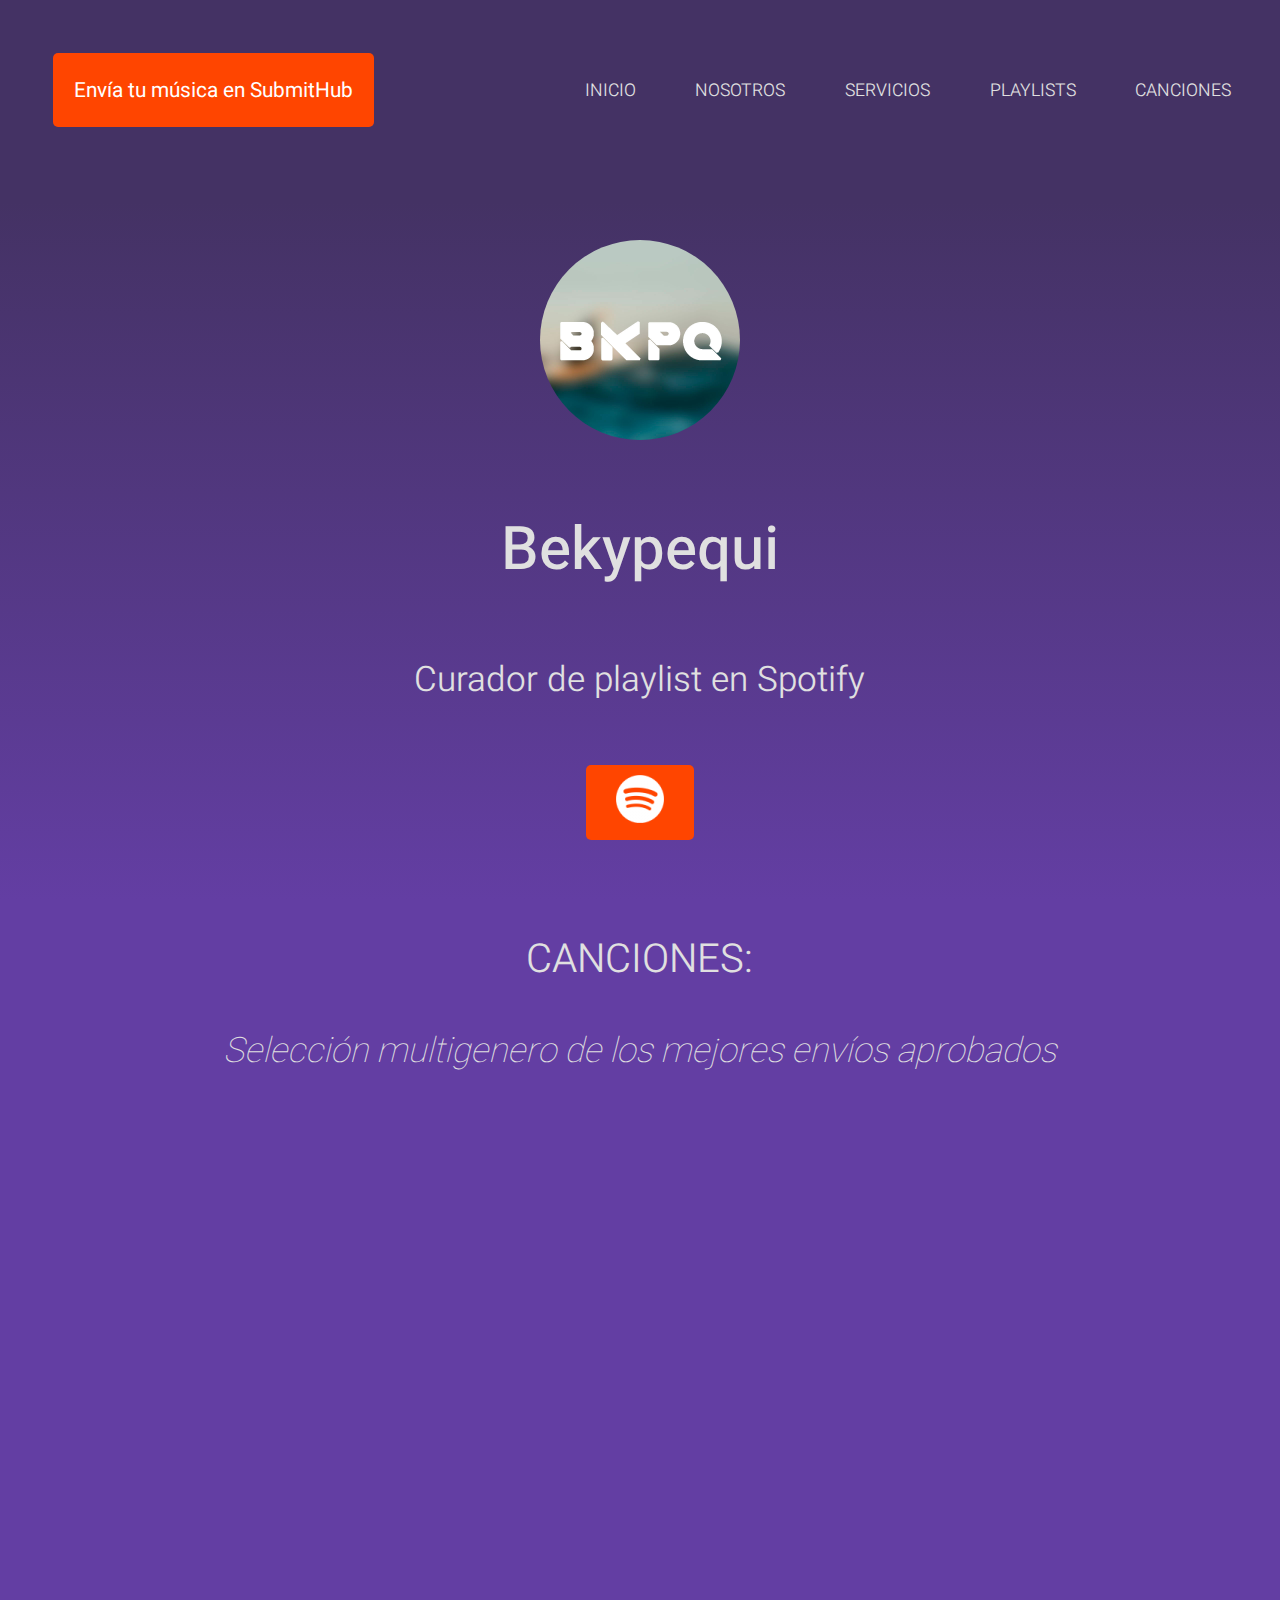
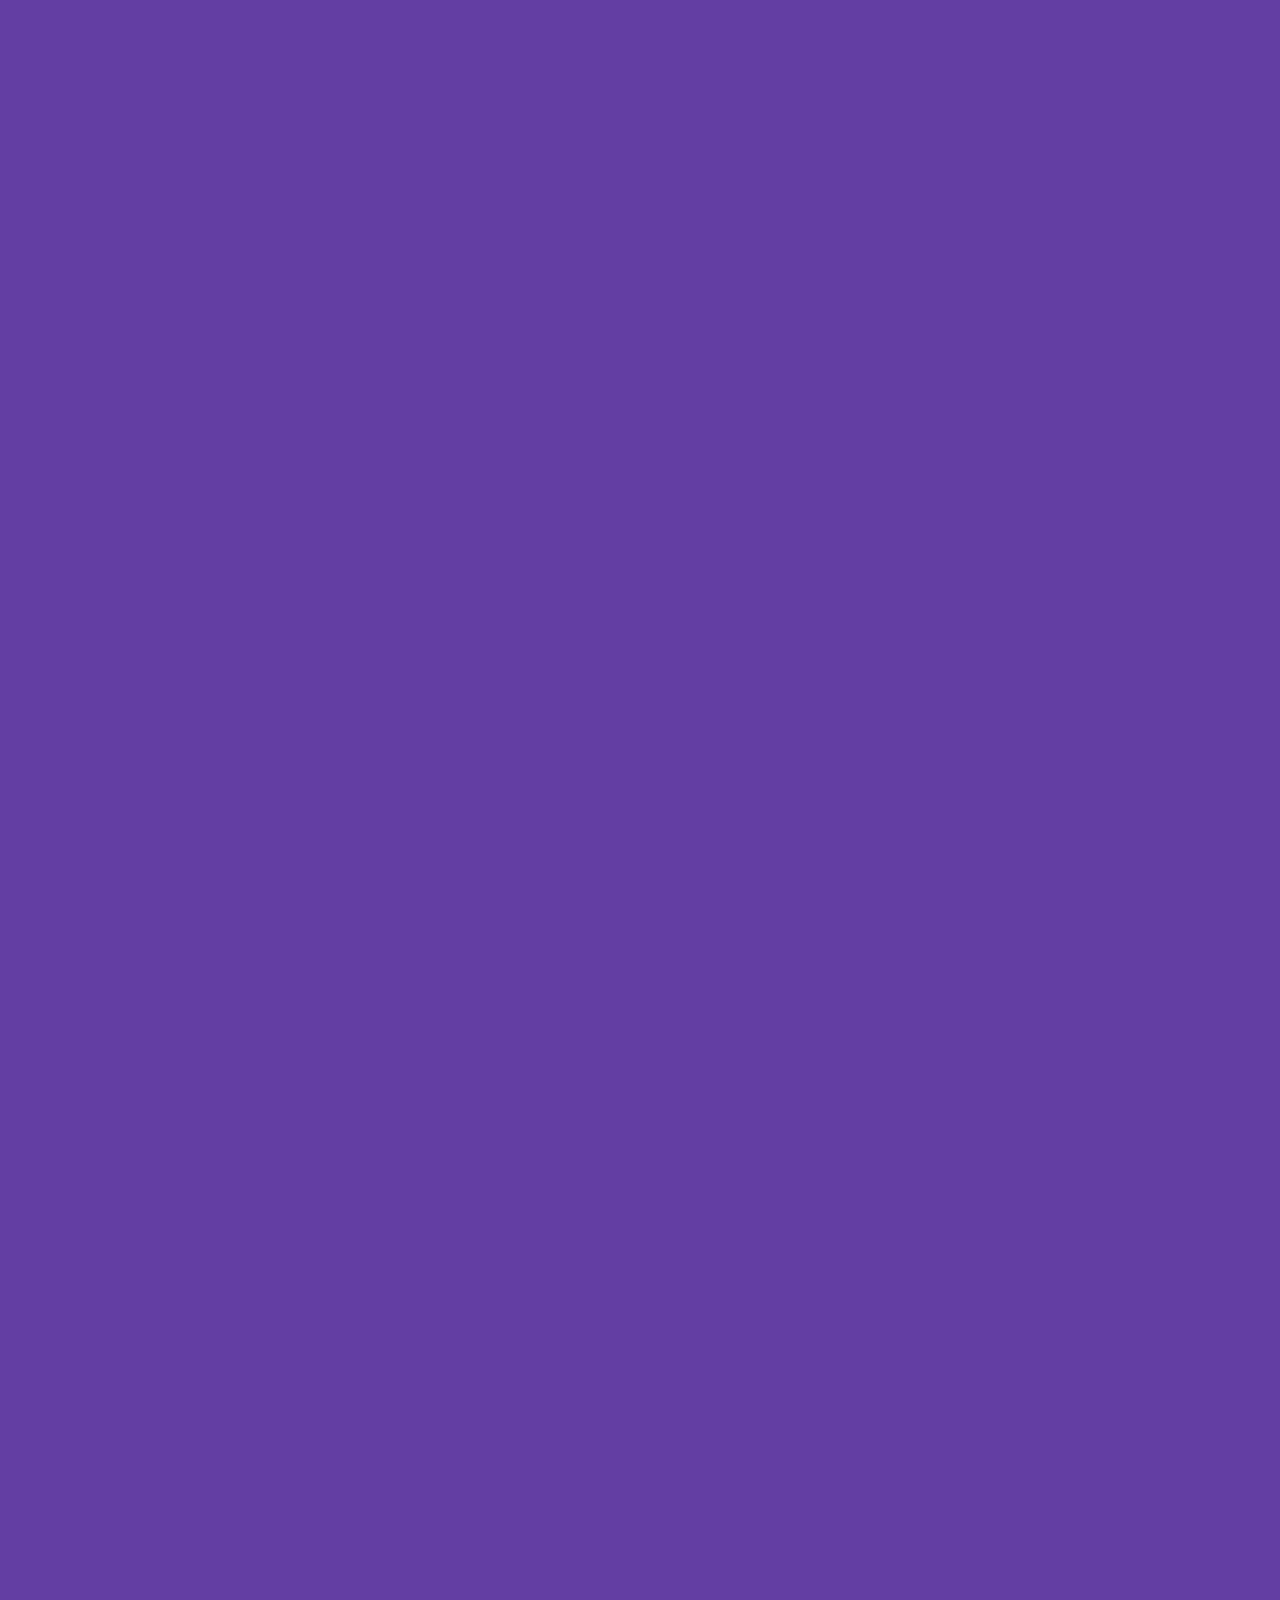
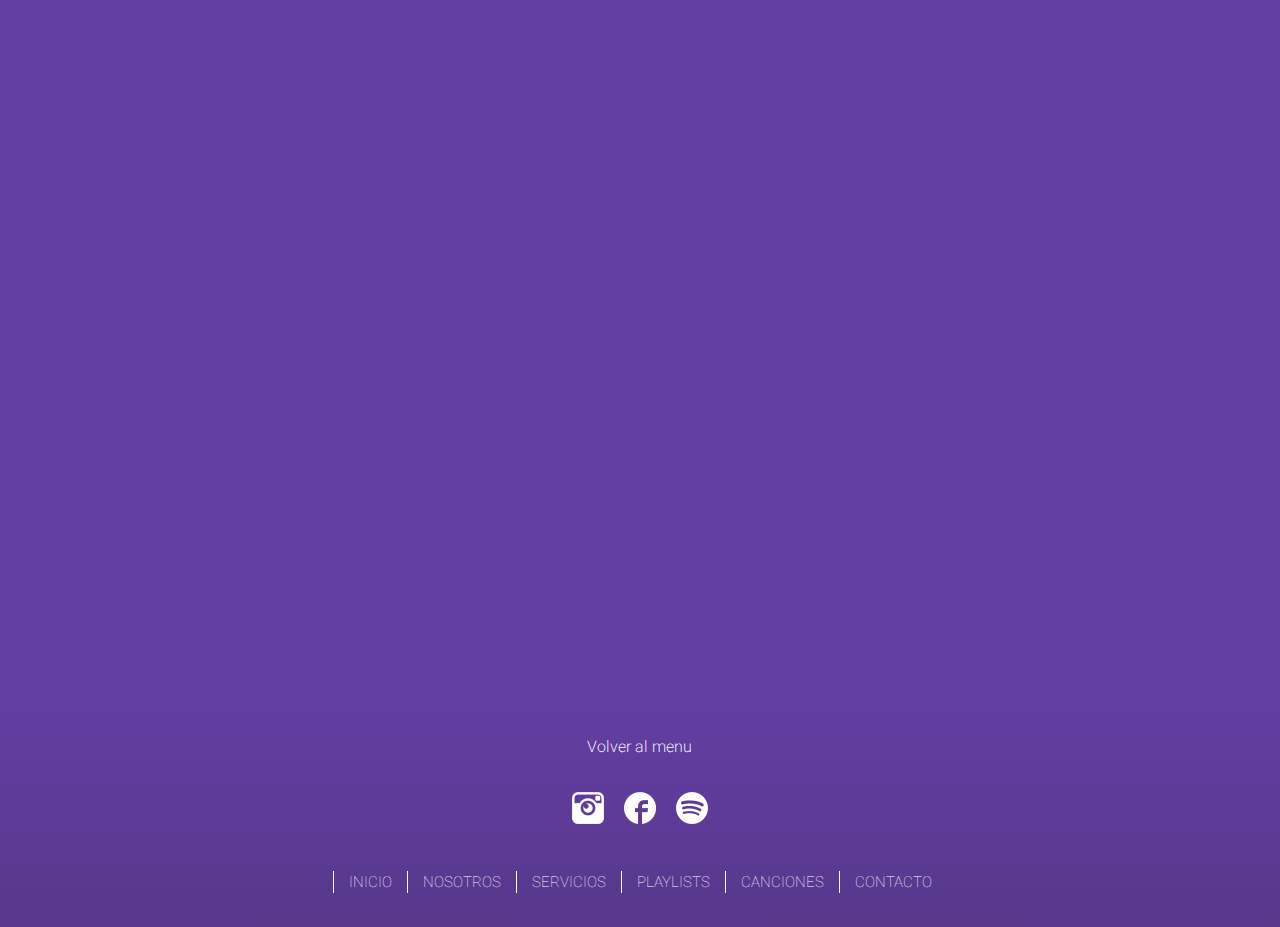
==== pages/canciones.html @ dc3b4a1e "primer-respositorio" ====
<!DOCTYPE html>
<html lang="es">
<head>
    <meta charset="UTF-8">
    <meta http-equiv="X-UA-Compatible" content="IE=edge">
    <meta name="viewport" content="width=device-width, initial-scale=1.0">
    <title>Canciones</title>
    <link rel="shortcut icon" href="../recursos/favicon.ico" type="image/x-icon">
    <link rel="icon" href="../recursos/favicon.ico" type="image/x-icon">
    <link rel="stylesheet" href="../css/style.css">
</head>
<body>
    <div class="enviar" >
        <a href="https://www.submithub.com/to/bekypequi" target="_blank" title="Send music">Envía tu música en SubmitHub               
        </a>
    </div>
    <nav id="cancionesRetorno" class="navegador">
        <ul>
            <li><a href="../index.html">INICIO</a></li>
            <li><a href="nosotros.html">NOSOTROS</a></li>
            <li><a href="servicios.html">SERVICIOS</a></li>
            <li><a href="playlists.html">PLAYLISTS</a></li>
            <li><a href="canciones.html">CANCIONES</a></li>                               
            <li><a href="contacto.html">CONTACTO</a></li>
        </ul>
    </nav>
    <header>              
        <a href="../index.html"><img class="logo-bekypequi" src="../recursos/fotoperfil_face_bkpq.jpg" width="200" height="200" alt="Logo de BKPQ"></a>
            
        <h1>Bekypequi</h1>

        <div class="subtitulo-logo-spotify">
            <h2 class="subtitulo">Curador de playlist en Spotify</h2>
        </div> 
        <a class="logo-spotify" href="https://open.spotify.com/ user/bekypequi">
            <img src="../recursos/spotify-48.ico" alt="Logo Spotify">
        </a>                                     
    </header>
    
    <main class=" main-canciones">
         <h2>CANCIONES:</h2>
         <h3 class="texto-canciones">Selección multigenero de los mejores envíos aprobados</h3>
        
        <div class="caja-canciones">
                           
            <iframe src="https://open.spotify.com/embed/track/65GcB8fja9jTfgCWcXAmlP?utm_source=generator" width="100%" height="80" frameBorder="0" allowfullscreen="" allow="autoplay; clipboard-write; encrypted-media; fullscreen; picture-in-picture">
            </iframe>
                               
            <iframe src="https://open.spotify.com/embed/track/6jPBqGafawMDydUNhPl7JX?utm_source=generator" width="100%" height="80" frameBorder="0" allowfullscreen="" allow="autoplay; clipboard-write; encrypted-media; fullscreen; picture-in-picture">
            </iframe>
                               
            <iframe src="https://open.spotify.com/embed/track/4Q0GAtIoTrnhylTZBTzyKE?utm_source=generator" width="100%" height="80" frameBorder="0" allowfullscreen="" allow="autoplay; clipboard-write; encrypted-media; fullscreen; picture-in-picture">
            </iframe>
                                
            <iframe src="https://open.spotify.com/embed/track/1jyp4dDEToYuNHPbiVryt5?utm_source=generator" width="100%" height="80" frameBorder="0" allowfullscreen="" allow="autoplay; clipboard-write; encrypted-media; fullscreen; picture-in-picture">
            </iframe>
                                
            <iframe src="https://open.spotify.com/embed/track/3iuWjVoxJBwqOaCtrh42m4?utm_source=generator" width="100%" height="80" frameBorder="0" allowfullscreen="" allow="autoplay; clipboard-write; encrypted-media; fullscreen; picture-in-picture">
            </iframe>
                                
            <iframe src="https://open.spotify.com/embed/track/1EI7kLwuaRAY1LOrTNHyn1?utm_source=generator" width="100%" height="80" frameBorder="0" allowfullscreen="" allow="autoplay; clipboard-write; encrypted-media; fullscreen; picture-in-picture">
            </iframe>
                               
            <iframe src="https://open.spotify.com/embed/track/6polOZ7rgILRy4XH1EeOR8?utm_source=generator" width="100%" height="80" frameBorder="0" allowfullscreen="" allow="autoplay; clipboard-write; encrypted-media; fullscreen; picture-in-picture">
            </iframe>
                                
            <iframe src="https://open.spotify.com/embed/track/4rLAiG7MhoZk9tQV3WznQ1?utm_source=generator" width="100%" height="80" frameBorder="0" allowfullscreen="" allow="autoplay; clipboard-write; encrypted-media; fullscreen; picture-in-picture">
            </iframe>
                               
            <iframe src="https://open.spotify.com/embed/track/5b13QAfW84gn8fzA9VmwGE?utm_source=generator" width="100%" height="80" frameBorder="0" allowfullscreen="" allow="autoplay; clipboard-write; encrypted-media; fullscreen; picture-in-picture">
            </iframe>
                               
            <iframe src="https://open.spotify.com/embed/track/6XLbk1xMkC3TcPaTsKHBME?utm_source=generator" width="100%" height="80" frameBorder="0" allowfullscreen="" allow="autoplay; clipboard-write; encrypted-media; fullscreen; picture-in-picture">
            </iframe>

            <iframe src="https://open.spotify.com/embed/track/0FNpk7dSJDXm1TqY2aMKBb?utm_source=generator" width="100%" height="380" frameBorder="0" allowfullscreen="" allow="autoplay; clipboard-write; encrypted-media; fullscreen; picture-in-picture"></iframe>

            <iframe src="https://open.spotify.com/embed/track/3xrKJk6Q6mRL4qXL877zVu?utm_source=generator" width="100%" height="380" frameBorder="0" allowfullscreen="" allow="autoplay; clipboard-write; encrypted-media; fullscreen; picture-in-picture"></iframe>

            <iframe src="https://open.spotify.com/embed/track/7uZVGRvd0uPZECYgxU33AQ?utm_source=generator" width="100%" height="380" frameBorder="0" allowfullscreen="" allow="autoplay; clipboard-write; encrypted-media; fullscreen; picture-in-picture"></iframe>

            <iframe src="https://open.spotify.com/embed/track/066owAZfbH69WD4yi1dWvO?utm_source=generator" width="100%" height="380" frameBorder="0" allowfullscreen="" allow="autoplay; clipboard-write; encrypted-media; fullscreen; picture-in-picture"></iframe>

            <iframe src="https://open.spotify.com/embed/track/2SFrPo7b4UNmY4nflMiZ2r?utm_source=generator" width="100%" height="380" frameBorder="0" allowfullscreen="" allow="autoplay; clipboard-write; encrypted-media; fullscreen; picture-in-picture"></iframe>

            <iframe src="https://open.spotify.com/embed/track/2p1onANhkUkyMZKKigOUJu?utm_source=generator" width="20%" height="380" frameBorder="0" allowfullscreen="" allow="autoplay; clipboard-write; encrypted-media; fullscreen; picture-in-picture"></iframe>

            <iframe src="https://open.spotify.com/embed/track/4SdNoUcV2mdktU0sjiS7s5?utm_source=generator" width="40%" height="380" frameBorder="0" allowfullscreen="" allow="autoplay; clipboard-write; encrypted-media; fullscreen; picture-in-picture"></iframe>


            <iframe src="https://open.spotify.com/embed/track/4y8uf0qQrDNvMVTi3VP8T9?utm_source=generator" width="100%" height="380" frameBorder="0" allowfullscreen="" allow="autoplay; clipboard-write; encrypted-media; fullscreen; picture-in-picture"></iframe>

            <iframe src="https://open.spotify.com/embed/track/1BB9JLqWSa0dWIDazPZCzG?utm_source=generator" width="100%" height="380" frameBorder="0" allowfullscreen="" allow="autoplay; clipboard-write; encrypted-media; fullscreen; picture-in-picture"></iframe>

            <iframe src="https://open.spotify.com/embed/track/4NenNbW7NJeGfkNnlismVU?utm_source=generator" width="100%" height="380" frameBorder="0" allowfullscreen="" allow="autoplay; clipboard-write; encrypted-media; fullscreen; picture-in-picture"></iframe>

            <iframe src="https://open.spotify.com/embed/track/27FSofqXgsaNxhXD00CDjV?utm_source=generator" width="100%" height="380" frameBorder="0" allowfullscreen="" allow="autoplay; clipboard-write; encrypted-media; fullscreen; picture-in-picture"></iframe>

            <iframe src="https://open.spotify.com/embed/track/5FwLrD3JtybVvkbkxCdph4?utm_source=generator" width="100%" height="380" frameBorder="0" allowfullscreen="" allow="autoplay; clipboard-write; encrypted-media; fullscreen; picture-in-picture"></iframe>


                
        </div>
        
    </main>
  
    <footer class="footer">
        <h4 class="centrado volver-arriba">    
            <a href="#cancionesRetorno">Volver al menu</a>
        </h4>
        <div class="redes-footer">
            <a href="https://www.instagram.com/bekypequi/" target="_blank">
            <img src="../recursos/instagram-6-32.ico" alt="Logo de instagram"></a>

            <a href="https://www.facebook.com/bekypequi/" target="_blank">
            <img src="../recursos/facebook-7-32.ico" alt="Logo de facebook"></a>

            <a href="https://open.spotify.com/user/bekypequi">
            <img src="../recursos/spotify-32.ico" alt="Logo Spotify">
           </a>
        </div>      
        <nav class="navegador-footer">            
            <span><a href="../index.html">INICIO</a></span>
            <span><a href="nosotros.html">NOSOTROS</a></span>
            <span><a href="servicios.html">SERVICIOS</a></span>
            <span><a href="playlists.html">PLAYLISTS</a></span>
            <span><a href="canciones.html">CANCIONES</a></span>                             
            <span><a href="contacto.html">CONTACTO</a></span>       
        </nav>    
    </footer>
    
</body>
</html>
---- css/style.css ----
@import url('https://fonts.googleapis.com/css2?family=Heebo:wght@300;500;900&family=Roboto:ital,wght@0,300;0,700;0,900;1,100&display=swap');

* {
    margin: 0;
    padding: 0;
    box-sizing: border-box;
    color: rgb(224, 224, 224);
    list-style-type: none;
    font-family:'Heebo', 'Roboto', sans-serif;
    text-decoration: none;   
}



.logo-bekypequi {
    border-radius: 50%;
    transition: all 0.3s ease;              
}

.logo-bekypequi:hover {
    width: 210px;
    height: 210px;
}

.enviar {
    background-color: #443264;
    grid-area: enviar;
    display: flex;
    flex-wrap: nowrap;
    justify-content:center;
    align-items: center;
}

.enviar a {
    padding: 5%;
    color: white;
    font-size: 1.3rem;
    background-color: orangered;
    border-radius: 5px;
    transition: all 0.3s ease;  
}

.enviar a:hover {
    padding: 6%;
    font-size: 1.4rem;
    color: white;
    background-color: #673ab7;
    box-shadow: 1px 4px 39px -4px rgba(0,0,0,0.67);
    -webkit-box-shadow: 1px 4px 39px -4px rgba(0,0,0,0.67);
    -moz-box-shadow: 1px 4px 39px -4px rgba(0,0,0,0.67);    
}















/*###### DESKTOP 1246PX ###########*/


@media (min-width: 1246px) {
    body {
        background-color: #633ea3;    
        display: grid;
        grid-template-areas:
        "enviar navegador navegador" 
        "header header header"
        "main main main" 
        "footer footer footer";
        grid-template-columns: 1fr 1fr 1fr;
        grid-template-rows: 20vh 80vh auto 25vh;
    }

    .navegador {
        background-color: #443264;
        grid-area: navegador;
        display: flex;
        align-items: center;
        justify-content: center;  
    }

    .navegador ul {
        display: flex;
        flex-wrap: nowrap;
        justify-content: space-evenly; 
        width: 70%;   
    }

    .navegador ul li {
        margin: 5%;   
    }
    
    .navegador ul li a {
        font-weight: 300;
        font-size: 1.1rem;
        transition: all 0.3s ease;            
    }

    .navegador ul li a:hover { 
        padding: 13px;
        border-radius: 5px;
        background-color: #613da0;
        text-shadow: none; 
        box-shadow: 1px 4px 39px -4px rgba(0,0,0,0.67);
        -webkit-box-shadow: 1px 4px 39px -4px rgba(0,0,0,0.67);
        -moz-box-shadow: 1px 4px 39px -4px rgba(0,0,0,0.67);
    }

    /************* HEADER **************/


    header { 
        background-image: linear-gradient(to bottom, #443264 3%, #633ea3 100%); 
        grid-area: header;
        display: flex;
        flex-direction: column;
        flex-wrap: wrap;
        align-items: center;
        justify-content: space-evenly;    
    }


    h1 {
        font-weight: 500;
        font-size:60px;     
    }

    h2 {
        font-weight: 300;
        font-size: 35px;       
    }

    .logo-bekypequi {
        border-radius: 50%;
        transition: all 0.3s ease;              
    }

    .logo-bekypequi:hover {
        width: 210px;
        height: 210px;
    }

    .logo-spotify {
        background-color: orangered;
        padding: 10px 30px;
        border-radius: 5px;
        transition: all 0.3s ease; 
    }

    .logo-spotify:hover {
        background-color: #673ab7;
        padding: 15px 35px;
        box-shadow: 1px 4px 39px -4px rgba(0,0,0,0.67);
        -webkit-box-shadow: 1px 4px 39px -4px rgba(0,0,0,0.67);
        -moz-box-shadow: 1px 4px 39px -4px rgba(0,0,0,0.67); 
    }




/********** MAIN **********/

    main {
        grid-area: main;
    }

    .main-inicio {
        margin-top: 7vh;
        margin-bottom:12vh;
    }

    .main-inicio P {
        font-style: italic;
        font-weight: 100;
        font-size: 30px;
        text-align: center;
    }

    .main-nosotros {
        border: solid 1px;
        border-radius: 15px;
        border-color: rgb(58, 57, 57);
        margin: 5% 10%;
        box-shadow: 1px 4px 39px -4px rgba(0,0,0,0.67);
        -webkit-box-shadow: 1px 4px 39px -4px rgba(0,0,0,0.67);
        -moz-box-shadow: 1px 4px 39px -4px rgba(0,0,0,0.67);
    }

    .main-nosotros h2{
        text-align: center;
        font-size: 40Px;
        padding-top: 30px;
        font-weight: 400;    
    }

    .main-servicios {
        display: grid;
        grid-template-areas: 
        "titulo-promocion texto-promocion"
        "imagen-promocion texto-promocion"
        "enviar-dos enviar-dos"
        "texto-curador titulo-curador"
        "texto-curador imagen-curador";
        grid-template-columns: 1fr 1fr;
        grid-template-rows: 50vh 50vh 20vh 55vh 50vh;
        margin-left: 5%;
        margin-right: 5%;
             
    }

    .titulo-servicios {
        grid-area: titulo-servicios;
        text-align: center;
    }

    .titulo-promocion {
        font-size:80px;
        grid-area: titulo-promocion;
        display: flex;
        flex-direction: column;
        justify-content: flex-end;
        
           
    }


    .texto-promocion {
        display: flex;
        flex-direction: column;
        justify-content:flex-end;
        font-weight: 400;
        font-size: 23px;
        text-align: justify;
        letter-spacing:1.5px; 
        line-height: 37px;
        padding-left: 20px;
        color: rgb(224, 224, 224);
        grid-area: texto-promocion;
        
    }

    .imagen-promocion {
        grid-area: imagen-promocion;
        display: flex;
    }

    .imagen-promocion img {
        width: 100%;
        
    }

    .enviar-dos {
        grid-area: enviar-dos;
        background-color: #633ea3;
        display: flex;
        flex-wrap: nowrap;
        justify-content:center;
        align-items: flex-end;
    }

    .enviar-dos a {
        padding: 2%;
        color: white;
        font-size: 1.3rem;
        background-color: orangered;
        border-radius: 5px;
        transition: all 0.3s ease; 
    }

    .enviar-dos a:hover {
        padding: 2.5%;
        font-size: 1.4rem;
        color: white;
        background-color: #673ab7;
        box-shadow: 1px 4px 39px -4px rgba(0,0,0,0.67);
        -webkit-box-shadow: 1px 4px 39px -4px rgba(0,0,0,0.67);
        -moz-box-shadow: 1px 4px 39px -4px rgba(0,0,0,0.67);  
    }

    .titulo-curador {
        font-size: 80px;
        grid-area: titulo-curador;
        display: flex;
        justify-content: space-evenly;
        align-items:flex-end;
        
    }

   .imagen-curador {
        grid-area: imagen-curador;
        width: 100%;
    }

    .texto-curador {
        font-weight: 400;
        font-size: 23px;
        text-align: justify;
        letter-spacing:1.5px; 
        line-height: 37px;
        padding-right: 20px;
        color: rgb(224, 224, 224);
        grid-area: texto-curador;
        display: flex;
        flex-direction: column;
        justify-content: flex-end;
    }

    .main-playlist {
        background-image: linear-gradient(rgba(0, 0, 0, 0.651), rgba(0, 0, 0, 0.582)), url(../recursos/pexels-dids-1644616.jpg);
        background-position: center;
        background-repeat: no-repeat; 
        background-size: 70%;
        background-attachment: fixed;
        margin-bottom: 7%;
    }

    .main-playlist h2{
        text-align: center;
        font-size: 40Px;
        padding-top: 30px; 
    }

    .main-canciones {
        display: flex;
        flex-direction: column;
        justify-content: space-evenly;
        align-items: center;
        margin-bottom: 7%;
    }

    .main-canciones h2 {
        text-align: center;
        font-size: 40Px;
        padding-top: 30px;
    }

    .main-contacto h2 {
        font-size: 40Px;
        padding-top: 30px;
        padding-bottom: 30px;
        text-align: center;
    }

    .main-contacto form {
        display: flex;
        flex-direction: column;
        justify-content:space-between ;
        align-items: center;
    }

    .contenedor-playlist {
        display: flex;
        flex-direction: column;
        justify-content: space-evenly;   
    }


    .caja-playlist {
        height: 100vh;
        margin-left: 20%;
        margin-right: 20%;
        margin-top: 5%;
        margin-bottom: 3%;
        border-radius: 10px;
        display: flex;
        flex-direction: column;
        align-items: center;
        justify-content: space-between;       
    }

    .caja-playlist iframe {
        height: 80vh;
        width: 100%;
    }

    .caja-playlist h3 {
        margin-top: 3%;
        font-weight: 400;
        font-size: 40px;
    }

    .caja-playlist h3 a {
        color: white;
    }


    .caja-canciones {
        padding: 30px;
        
        display: grid;
        grid-template-columns: repeat(4, 1fr);
        grid-template-rows: repeat(6, 1fr);
        grid-column-gap: 40px;
        grid-row-gap: 40px;   
    }

    .caja-canciones iframe {
        width: 100%;
        height: 45vh;
        border-radius: 12px;
    }

    .indice-playlist ul li a {
        color: white;
        font-size: 20px;
        font-weight: 400;
        border-radius: 30px;
        padding: 3% 6%; 
        border-style: solid;
        border-width: 1Px;
        transition: all 0.5s ease;          
    }

    .indice-playlist ul li a:hover {
        background-color: rgb(23, 139, 23);
        border-color: white; 
        text-shadow: 3px 3px 3px black;
        padding:4% 7%;   
    }


    .indice-playlist ul li { 
        display: flex;
        justify-content: space-evenly;
        margin-top: 70px;
        margin-bottom: 0px;
    }

    .indice-playlist ul {
        display: grid; 
        grid-template-columns: repeat(3, 20%);
        justify-content: center;
        grid-column-gap: 30px;
    }


    .texto-canciones {
        font-style: italic;
        font-weight: 100;
        font-size: 35px;
        margin: 20px;
        margin-top: 10px;
        padding: 2%;
    }



    /************* FOOTER *****************/

    /* ETIQUETAS*/

    footer {
        background-image: linear-gradient(to top, #57388b, #633ea3);   
        display: flex;
        flex-direction: column;
        flex-wrap: wrap;
        align-items: center;
        justify-content: space-evenly;      
        padding-top: 10px;
        padding-bottom: 10px;
        grid-area: footer;      
    }


    /* CLASES */

    .volver-arriba a {
        color: white;
        font-weight: 200;
    }

    .volver-arriba a:hover {
        color: black; 
    }

    .redes-footer {
        display: flex;
        justify-content: space-evenly;
    }

    .redes-footer a {
        margin: 10px;
    }

    .navegador-footer {
        display: flex;
        flex-wrap: nowrap;
        justify-content:center;
        margin-top: 5px;  
    }

    .navegador-footer span a {
        color: white;
        font-weight: 100;
        font-size: 15px;
        border-left: 1px solid white;
        padding-left: 15px;
        padding-right: 15px;
        transition: all 0.5s ease;  
    }

    .navegador-footer span a:hover {
        padding: 15px;
    }


}





    /*############### DESKTOP 1024 ##################*/

@media (min-width: 1024px) and (max-width: 1245px) {
    body {
        background-color: #633ea3;    
        display: grid;
        grid-template-areas:
        "enviar navegador navegador" 
        "header header header"
        "main main main" 
        "footer footer footer";
        grid-template-columns: 1fr 1fr 1fr;
        grid-template-rows: 20vh 80vh auto 25vh;
    }
    
    .navegador {
        background-color: #443264;
        grid-area: navegador;
        display: flex;
        align-items: center;
        justify-content: center;  
    }

    .navegador ul {
        display: flex;
        flex-wrap: nowrap;
        justify-content: space-evenly; 
        width: 70%;   
    }

    .navegador ul li {
        margin: 3%;   
    }
    
    .navegador ul li a {
        font-weight: 300;
        font-size: 1.1rem;
        transition: all 0.3s ease;            
    }

    .navegador ul li a:hover { 
        padding: 13px;
        border-radius: 5px;
        background-color: #613da0;
        text-shadow: none; 
        box-shadow: 1px 4px 39px -4px rgba(0,0,0,0.67);
        -webkit-box-shadow: 1px 4px 39px -4px rgba(0,0,0,0.67);
        -moz-box-shadow: 1px 4px 39px -4px rgba(0,0,0,0.67);
    }


/************* HEADER **************/


    header { 
        background-image: linear-gradient(to bottom, #443264 3%, #633ea3 100%); 
        grid-area: header;
        display: flex;
        flex-direction: column;
        flex-wrap: wrap;
        align-items: center;
        justify-content: space-evenly;    
    }


    h1 {
        font-weight: 500;
        font-size:60px;     
    }

    h2 {
        font-weight: 300;
        font-size: 35px;       
    }

    .logo-bekypequi {
        border-radius: 50%;
        transition: all 0.3s ease;              
    }

    .logo-bekypequi:hover {
        width: 210px;
        height: 210px;
    }

    .logo-spotify {
        background-color: orangered;
        padding: 10px 30px;
        border-radius: 5px;
        transition: all 0.3s ease; 
    }

    .logo-spotify:hover {
        background-color: #673ab7;
        padding: 15px 35px;
        box-shadow: 1px 4px 39px -4px rgba(0,0,0,0.67);
        -webkit-box-shadow: 1px 4px 39px -4px rgba(0,0,0,0.67);
        -moz-box-shadow: 1px 4px 39px -4px rgba(0,0,0,0.67); 
    }




/********** MAIN **********/

    main {
        grid-area: main;
    }

    .main-inicio {
        margin-top: 7vh;
        margin-bottom:12vh;
    }

    .main-inicio P {
        font-style: italic;
        font-weight: 100;
        font-size: 30px;
        text-align: center;
    }

    .main-nosotros {
        border: solid 1px;
        border-radius: 15px;
        border-color: rgb(58, 57, 57);
        margin: 5% 10%;
        box-shadow: 1px 4px 39px -4px rgba(0,0,0,0.67);
        -webkit-box-shadow: 1px 4px 39px -4px rgba(0,0,0,0.67);
        -moz-box-shadow: 1px 4px 39px -4px rgba(0,0,0,0.67);
    }

    .main-nosotros h2{
        text-align: center;
        font-size: 40Px;
        padding-top: 30px;
        font-weight: 400;    
    }

    .main-servicios {
        display: grid;
        grid-template-areas: 
        "titulo-promocion texto-promocion"
        "imagen-promocion texto-promocion"
        "enviar-dos enviar-dos"
        "texto-curador titulo-curador"
        "texto-curador imagen-curador";
        grid-template-columns: 1fr 1fr;
        grid-template-rows: 30vh 40vh 20vh 40vh 40vh;
        margin: 5% 5%;        
    }

    .titulo-servicios {
        grid-area: titulo-servicios;
        text-align: center;
    }

    .titulo-promocion {
        font-size:60px;
        letter-spacing:5px;
        grid-area: titulo-promocion;
        display: flex;
        flex-direction: column;
        justify-content: flex-end;
        
           
    }


    .texto-promocion {
        display: flex;
        flex-direction: column;
        justify-content:flex-end;
        font-weight: 400;
        font-size: 18px;
        text-align: justify;
        letter-spacing:1px; 
        line-height: 30px;
        padding-left: 20px;
        color: rgb(224, 224, 224);
        grid-area: texto-promocion;
        
    }

    .imagen-promocion {
        grid-area: imagen-promocion;
        display: flex;
    }

    .imagen-promocion img {
        width: 100%;
        
    }

    .enviar-dos {
        grid-area: enviar-dos;
        background-color: #633ea3;
        display: flex;
        flex-wrap: nowrap;
        justify-content:center;
        align-items: center;
    }

    .enviar-dos a {
        padding: 3%;
        color: white;
        font-size: 1.3rem;
        background-color: orangered;
        border-radius: 5px;
        transition: all 0.3s ease; 
    }

    .enviar-dos a:hover {
        padding: 4%;
        font-size: 1.4rem;
        color: white;
        background-color: #673ab7;
        box-shadow: 1px 4px 39px -4px rgba(0,0,0,0.67);
        -webkit-box-shadow: 1px 4px 39px -4px rgba(0,0,0,0.67);
        -moz-box-shadow: 1px 4px 39px -4px rgba(0,0,0,0.67);  
    }

    .titulo-curador {
        font-size: 60px;
        grid-area: titulo-curador;
        display: flex;
        justify-content: space-evenly;
        align-items:flex-end;
        
    }

   .imagen-curador {
        grid-area: imagen-curador;
        width: 100%;
    }

    .texto-curador {
        font-weight: 400;
        font-size: 18px;
        text-align: justify;
        letter-spacing:1px; 
        line-height: 30px;
        padding-right: 20px;
        color: rgb(224, 224, 224);
        grid-area: texto-curador;
        display: flex;
        flex-direction: column;
        justify-content: flex-end;
    }

    .main-playlist {
        background-image: linear-gradient(rgba(0, 0, 0, 0.651), rgba(0, 0, 0, 0.582)), url(../recursos/pexels-dids-1644616.jpg);
        background-position: center;
        background-repeat: no-repeat; 
        background-size: 70%;
        background-attachment: fixed;
        margin-bottom: 7%;
    }

    .main-playlist h2{
        text-align: center;
        font-size: 40Px;
        padding-top: 30px; 
    }

    .main-canciones {
        display: flex;
        flex-direction: column;
        justify-content: space-evenly;
        align-items: center;
        margin-bottom: 7%;
    }

    .main-canciones h2 {
        text-align: center;
        font-size: 40Px;
        padding-top: 30px;
    }

    .main-contacto h2 {
        font-size: 40Px;
        padding-top: 30px;
        padding-bottom: 30px;
        text-align: center;
    }

    .main-contacto form {
        display: flex;
        flex-direction: column;
        justify-content:space-between ;
        align-items: center;
    }

    .contenedor-playlist {
        display: flex;
        flex-direction: column;
        justify-content: space-evenly;   
    }


    .caja-playlist {
        height: 100vh;
        margin-left: 20%;
        margin-right: 20%;
        margin-top: 5%;
        margin-bottom: 3%;
        border-radius: 10px;
        display: flex;
        flex-direction: column;
        align-items: center;
        justify-content: space-between;       
    }

    .caja-playlist iframe {
        height: 80vh;
        width: 100%;
    }

    .caja-playlist h3 {
        margin-top: 3%;
        font-weight: 400;
        font-size: 40px;
    }

    .caja-playlist h3 a {
        color: white;
    }


    .caja-canciones {
        padding: 30px;
        
        display: grid;
        grid-template-columns: repeat(4, 1fr);
        grid-template-rows: repeat(6, 1fr);
        grid-column-gap: 40px;
        grid-row-gap: 40px;   
    }

    .caja-canciones iframe {
        width: 100%;
        height: 45vh;
        border-radius: 12px;
    }

    .indice-playlist ul li a {
        color: white;
        font-size: 20px;
        font-weight: 400;
        border-radius: 30px;
        padding: 3% 6%; 
        border-style: solid;
        border-width: 1Px;
        transition: all 0.5s ease;          
    }

    .indice-playlist ul li a:hover {
        background-color: rgb(23, 139, 23);
        border-color: white; 
        text-shadow: 3px 3px 3px black;
        padding:4% 7%;   
    }


    .indice-playlist ul li { 
        display: flex;
        justify-content: space-evenly;
        margin-top: 70px;
        margin-bottom: 0px;
    }

    .indice-playlist ul {
        display: grid; 
        grid-template-columns: repeat(3, 20%);
        justify-content: center;
        grid-column-gap: 30px;
    }


    .texto-canciones {
        font-style: italic;
        font-weight: 100;
        font-size: 35px;
        margin: 20px;
        margin-top: 10px;
        padding: 2%;
    }



    /************* FOOTER *****************/

    /* ETIQUETAS*/

    footer {
        background-image: linear-gradient(to top, #57388b, #633ea3);   
        display: flex;
        flex-direction: column;
        flex-wrap: wrap;
        align-items: center;
        justify-content: space-evenly;      
        padding-top: 10px;
        padding-bottom: 10px;
        grid-area: footer;      
    }


    /* CLASES */

    .volver-arriba a {
        color: white;
        font-weight: 200;
    }

    .volver-arriba a:hover {
        color: black; 
    }

    .redes-footer {
        display: flex;
        justify-content: space-evenly;
    }

    .redes-footer a {
        margin: 10px;
    }

    .navegador-footer {
        display: flex;
        flex-wrap: nowrap;
        justify-content:center;
        margin-top: 5px;  
    }

    .navegador-footer span a {
        color: white;
        font-weight: 100;
        font-size: 15px;
        border-left: 1px solid white;
        padding-left: 15px;
        padding-right: 15px;
        transition: all 0.5s ease;  
    }

    .navegador-footer span a:hover {
        padding: 15px;
    }
}    










/*############# TABLET 768 / 1023  ##################*/

@media (min-width: 768px) and (max-width: 1023px) {
    body {    
        background-color: #633ea3;
        display: grid;
        grid-template-areas:
        "navegador"
        "enviar" 
        "header"
        "main" 
        "footer";
        grid-template-columns: 1fr;
        grid-template-rows: 15vh 15vh 70vh auto 25vh; 
    }

    

    .enviar a {
        padding: 20px;
        color: white;
        font-size: 1.4rem;
        background-color: orangered;
        border-radius: 5px;
        transition: all 0.3s ease;  
    }

    .enviar a:hover {
        padding: 27px;
        font-size: 1.5rem;
        color: white;
        background-color: #673ab7;
        box-shadow: 1px 4px 39px -4px rgba(0,0,0,0.67);
        -webkit-box-shadow: 1px 4px 39px -4px rgba(0,0,0,0.67);
        -moz-box-shadow: 1px 4px 39px -4px rgba(0,0,0,0.67);    
    }
 
    .navegador {
        background-color: #443264;
        grid-area: navegador;
        display: flex;
        align-items: center;
        justify-content: center;    
    }

    .navegador ul {
        display: flex;
        flex-wrap: nowrap;
        justify-content: space-evenly;    
    }

    .navegador ul li {
        margin: 4%;   
    }
    
    .navegador ul li a {
        font-weight: 300;
        font-size: 1.1rem;
        transition: all 0.3s ease;            
    }

    .navegador ul li a:hover { 
        padding: 13px;
        border-radius: 5px;
        background-color: #673ab7;
        text-shadow: none; 
        box-shadow: 1px 4px 39px -4px rgba(0,0,0,0.67);
        -webkit-box-shadow: 1px 4px 39px -4px rgba(0,0,0,0.67);
        -moz-box-shadow: 1px 4px 39px -4px rgba(0,0,0,0.67);
    }


/************* HEADER **************/

    header { 
        background-image: linear-gradient(to bottom, #443264 5%, #633ea3 100%);
        grid-area: header;
        display: flex;
        flex-direction: column;
        flex-wrap: wrap;
        align-items: center;
        justify-content: space-evenly;    
    }

    h1 {
        font-weight: 500;
        font-size:60px;     
    }

    h2 {
        font-weight: 300;
        font-size: 35px;       
    }

    

    .logo-spotify {
        background-color: orangered;
        padding: 10px 30px;
        border-radius: 5px;
        transition: all 0.3s ease; 
    }

    .logo-spotify:hover {
        background-color: #673ab7;
        padding: 15px 35px;
        box-shadow: 1px 4px 39px -4px rgba(0,0,0,0.67);
        -webkit-box-shadow: 1px 4px 39px -4px rgba(0,0,0,0.67);
        -moz-box-shadow: 1px 4px 39px -4px rgba(0,0,0,0.67); 
    }


/********** MAIN **********/

    main {
        grid-area: main;
    }

    .main-inicio {
        margin-top: 7vh;
        margin-bottom:12vh;
    }

    .main-inicio P {
        font-style: italic;
        font-weight: 100;
        font-size: 22px;
        text-align: center;
    }

    .main-nosotros {
        border: solid 1px;
        border-radius: 15px;
        border-color: rgb(224, 224, 224);
        margin: 7% 7%;
        box-shadow: 1px 4px 39px -4px rgba(0,0,0,0.67);
        -webkit-box-shadow: 1px 4px 39px -4px rgba(0,0,0,0.67);
        -moz-box-shadow: 1px 4px 39px -4px rgba(0,0,0,0.67);
    }

    .main-nosotros h2{
        text-align: center;
        font-size: 40Px;
        padding-top: 30px;
        font-weight: 400;     
    }

    .main-servicios {
        border: solid 2px;
        border-radius: 15px;
        border-color: rgb(224, 224, 224);
        margin: 7% 7%;
        box-shadow: 1px 4px 39px -4px rgba(0,0,0,0.67);
        -webkit-box-shadow: 1px 4px 39px -4px rgba(0,0,0,0.67);
        -moz-box-shadow: 1px 4px 39px -4px rgba(0,0,0,0.67);
    }

    .main-servicios H2 {
        text-align: center;
        font-size: 40Px;
        padding-top: 15vh;
        font-weight: 400;       
    }

    .main-playlist {
        background-image: linear-gradient(rgba(0, 0, 0, 0.651), rgba(0, 0, 0, 0.582)), url(../recursos/pexels-dids-1644616.jpg);
        background-position: center;
        background-repeat: no-repeat; 
        background-size: 70%;
        background-attachment: fixed;
    }

    .main-playlist h2{
        text-align: center;
        font-size: 40Px;
        padding-top: 30px; 
    }

    .main-canciones {
        display: flex;
        justify-content: space-evenly;
        flex-direction: column;
        align-items: center;
    }

    .main-canciones h2 {
        text-align: center;
        font-size: 30Px;
        padding-top: 30px;
    }

    .main-contacto h2 {
        font-size: 40Px;
        padding-top: 30px;
        padding-bottom: 30px;
        text-align: center;
    }

    .main-contacto form {
        display: flex;
        flex-direction: column;
        justify-content:space-between ;
        align-items: center;
    }
    

    .contenedor-playlist {
        display: flex;
        flex-direction: column;
        justify-content: space-evenly;   
    }

    .caja-playlist {
        height: 100vh;
        margin-left: 20%;
        margin-right: 20%;
        margin-top: 5%;
        margin-bottom: 3%;
        border-radius: 10px;
        display: flex;
        flex-direction: column;
        align-items: center;
        justify-content: space-between;           
    }

    .caja-playlist iframe {
        height: 80vh;
        width: 100%;
    }

    .caja-playlist h3 {
        margin-top: 3%;
        font-weight: 400;
        font-size: 40px;
    }

    .caja-playlist h3 a {
        color: white;
    }

    .caja-texto {       
        font-weight: 400;
        font-size: 20px;
        text-align: center;
        letter-spacing:3px; 
        line-height: 50px;
        padding: 25px 50px;
        display: flex; 
        flex-direction: column;
        justify-content:space-between    
    }

    .caja-texto p {
        margin: 10px;
        color: rgb(211, 211, 211);
    }


    .caja-canciones {
        padding: 30px;       
        display: grid;
        grid-template-columns: repeat(3, 1fr);
        grid-template-rows: repeat(8, 1fr);
        grid-column-gap: 40px;
        grid-row-gap: 40px;       
    }

    .caja-canciones iframe {
        width: 100%;
        height: 45vh;
        border-radius: 12px;
    }

    .indice-playlist ul li a {
        color: white;
        font-size: 1.1rem;
        font-weight: 400;
        border-radius: 30px;
        padding: 3% 6%; 
        border-style: solid;
        border-width: 1Px;
        transition: all 0.5s ease;          
    }

    .indice-playlist ul li a:hover {
        background-color: rgb(23, 139, 23);
        border-color: white; 
        text-shadow: 3px 3px 3px black;
        padding:4% 7%;   
    }


    .indice-playlist ul li { 
        display: flex;
        justify-content: space-evenly;
        margin-top: 70px;
        margin-bottom: 0px;
    }

    .indice-playlist ul {
        display: grid; 
        grid-template-columns: repeat(2, 25%);
        justify-content: center;
        grid-column-gap: 30px;
    }


    .texto-canciones {
        font-style: italic;
        font-weight: 100;
        font-size: 25px;
        margin: 20px;
        margin-top: 0px;
        padding: 2%;
    }


    /************* FOOTER *****************/

    /* ETIQUETAS*/

    footer { 
        background-image: linear-gradient(to top, #57388b, #633ea3);  
        display: flex;
        flex-direction: column;
        flex-wrap: wrap;
        align-items: center;
        justify-content: space-evenly;      
        background-color: #673ab7;
        padding-top: 10px;
        padding-bottom: 10px;
        grid-area: footer;       
    }


    /* CLASES */

    .volver-arriba a {
        color: white;
        font-weight: 200;
    }

    .volver-arriba a:hover {
        color: black; 
    }

    .redes-footer {
        display: flex;
        justify-content: space-evenly;
    }

    .redes-footer a {
        margin: 10px;
    }

    .navegador-footer {
        display: flex;
        flex-wrap: nowrap;
        justify-content:center;
        margin-top: 5px;        
    }

    .navegador-footer span a {
        color: white;
        font-weight: 100;
        font-size: 15px;
        border-left: 1px solid white;
        padding-left: 15px;
        padding-right: 15px;
        transition: all 0.5s ease;  
    }

    .navegador-footer span a:hover {
        padding: 15px;
    }
}








/*####################### TABLET 481 / 767 #######################*/

@media (min-width: 481px) and (max-width: 767px) {
    body {    
        background-color: #633ea3; 
        display: grid;
        grid-template-areas:
        "navegador enviar"
        "header header" 
        "main main" 
        "footer footer";
        grid-template-columns: 1fr 2fr;
        grid-template-rows:  30vh 70vh  auto 25vh; 
    }

   
 
    .navegador {
        background-color: #443264;
        grid-area: navegador;
        display: flex;
        align-items: center;
        justify-content: center;    
    }

    .navegador ul {
        display: flex;
        flex-direction: column;
        flex-wrap: nowrap;
        justify-content: space-evenly;    
    }

    .navegador ul li {
        margin: 2%;   
    }
    
    .navegador ul li a {
        font-weight: 300;
        font-size: 1rem;
        transition: all 0.3s ease;            
    }

    .navegador ul li a:hover { 
        padding: 5px;
        border-radius: 5px;
        background-color: #673ab7;
        text-shadow: none; 
        box-shadow: 1px 4px 39px -4px rgba(0,0,0,0.67);
        -webkit-box-shadow: 1px 4px 39px -4px rgba(0,0,0,0.67);
        -moz-box-shadow: 1px 4px 39px -4px rgba(0,0,0,0.67);
    }


/************* HEADER **************/

    header {
        background-image: linear-gradient(to bottom, #443264 5%, #633ea3 100%);  
        grid-area: header;
        display: flex;
        flex-direction: column;
        flex-wrap: wrap;
        align-items: center;
        justify-content: space-evenly;    
    }

    h1 {
        font-weight: 500;
        font-size:40px;     
    }

    h2 {
        font-weight: 300;
        font-size: 25px;       
    }

    .logo-bekypequi {
        border-radius: 50%;
        transition: all 0.3s ease;              
    }

    .logo-bekypequi:hover {
        width: 210px;
        height: 210px;
    }

    .logo-spotify {
        background-color: orangered;
        padding: 10px 30px;
        border-radius: 5px;
        transition: all 0.3s ease; 
    }

    .logo-spotify:hover {
        background-color: #673ab7;
        padding: 15px 35px;
        box-shadow: 1px 4px 39px -4px rgba(0,0,0,0.67);
        -webkit-box-shadow: 1px 4px 39px -4px rgba(0,0,0,0.67);
        -moz-box-shadow: 1px 4px 39px -4px rgba(0,0,0,0.67); 
    }


/********** MAIN **********/

    main {
        grid-area: main;
    }

    .main-inicio {
        margin-top: 7vh;
        margin-bottom:12vh;
    }

    .main-inicio P {
        font-style: italic;
        font-weight: 100;
        font-size: 22px;
        text-align: center;
    }

    .main-nosotros {
        border: solid 1px;
        border-radius: 15px;
        border-color: rgb(224, 224, 224);
        margin: 7% 7%;
        box-shadow: 1px 4px 39px -4px rgba(0,0,0,0.67);
        -webkit-box-shadow: 1px 4px 39px -4px rgba(0,0,0,0.67);
        -moz-box-shadow: 1px 4px 39px -4px rgba(0,0,0,0.67);
    }

    .main-nosotros h2{
        text-align: center;
        font-size: 25Px;
        padding-top: 30px;
        font-weight: 400;     
    }

    .main-servicios {
        border: solid 2px;
        border-radius: 15px;
        border-color: rgb(224, 224, 224);
        margin: 7% 7%;
        box-shadow: 1px 4px 39px -4px rgba(0,0,0,0.67);
        -webkit-box-shadow: 1px 4px 39px -4px rgba(0,0,0,0.67);
        -moz-box-shadow: 1px 4px 39px -4px rgba(0,0,0,0.67);
    }

    .main-servicios H2 {
        text-align: center;
        font-size: 25Px;
        padding-top: 15vh;
        font-weight: 400;       
    }

    .main-playlist {
        background-image: linear-gradient(rgba(0, 0, 0, 0.651), rgba(0, 0, 0, 0.582)), url(../recursos/pexels-dids-1644616.jpg);
        background-position: center;
        background-repeat: no-repeat; 
        background-size: 100%;
        background-attachment: fixed;
    }

    .main-playlist h2{
        text-align: center;
        font-size: 25Px;
        padding-top: 30px; 
    }

    .main-canciones {
        display: flex;
        justify-content: space-evenly;
        flex-direction: column;
        align-items: center;
    }

    .main-canciones h2 {
        text-align: center;
        font-size: 25Px;
        padding-top: 30px;
    }

    .main-contacto h2 {
        font-size: 25Px;
        padding-top: 30px;
        padding-bottom: 30px;
        text-align: center;
    }

    .main-contacto form {
        display: flex;
        flex-direction: column;
        justify-content:space-between ;
        align-items: center;
    }
    

    .contenedor-playlist {
        display: flex;
        flex-direction: column;
        justify-content: space-evenly;   
    }

    .caja-playlist {
        height: 100vh;
        margin-left: 20%;
        margin-right: 20%;
        margin-top: 5%;
        margin-bottom: 3%;
        border-radius: 10px;
        display: flex;
        flex-direction: column;
        align-items: center;
        justify-content: space-between;           
    }

    .caja-playlist iframe {
        height: 80vh;
        width: 100%;
    }

    .caja-playlist h3 {
        margin-top: 3%;
        font-weight: 400;
        font-size: 25px;
    }

    .caja-playlist h3 a {
        color: white;
    }

    .caja-texto {       
        font-weight: 400;
        font-size: 15px;
        text-align: center;
        letter-spacing:3px; 
        line-height: 25px;
        padding: 15px 15px;
        display: flex; 
        flex-direction: column;
        justify-content:space-between    
    }

    .caja-texto p {
        margin: 10px;
        color: rgb(211, 211, 211);
    }


    .caja-canciones {
        padding: 30px;       
        display: grid;
        grid-template-columns: repeat(2, 1fr);
        grid-template-rows: repeat(11, 1fr);
        grid-column-gap: 30px;
        grid-row-gap: 30px;       
    }

    .caja-canciones iframe {
        width: 100%;
        height: 80px;
        border-radius: 12px;
    }

    .indice-playlist ul li a {
        color: white;
        font-size: 1.1rem;
        font-weight: 400;
        border-radius: 30px;
        padding: 3% 6%; 
        border-style: solid;
        border-width: 1Px;
        transition: all 0.5s ease;          
    }

    .indice-playlist ul li a:hover {
        background-color: rgb(23, 139, 23);
        border-color: white; 
        text-shadow: 3px 3px 3px black;
        padding:4% 7%;   
    }


    .indice-playlist ul li { 
        display: flex;
        justify-content: space-evenly;
        margin-top: 20px;
        margin-bottom: 0px;
    }

    .indice-playlist ul {
        display: grid; 
        grid-template-columns: repeat(2, 40%);
        justify-content: center;
        grid-column-gap: 30px;
    }


    .texto-canciones {
        text-align: center;
        font-style: italic;
        font-weight: 100;
        font-size: 25px;
        margin: 20px;
        margin-top: 0px;
        padding: 2%;
    }


    /************* FOOTER *****************/

    /* ETIQUETAS*/

    footer {
        background-image: linear-gradient(to top, #57388b, #633ea3);    
        display: flex;
        flex-direction: column;
        flex-wrap: wrap;
        align-items: center;
        justify-content: space-evenly;      
        background-color: #673ab7;
        padding-top: 10px;
        padding-bottom: 10px;
        grid-area: footer;       
    }


    /* CLASES */

    .volver-arriba a {
        color: white;
        font-weight: 200;
        font-size: 13px;
    }

    .volver-arriba a:hover {
        color: black; 
    }

    .redes-footer {
        display: flex;
        justify-content: space-evenly;
    }

    .redes-footer a {
        margin: 10px;
    }

    .navegador-footer {
        display: flex;
        flex-wrap: nowrap;
        justify-content:center;
        margin-top: 5px;        
    }

    .navegador-footer span a {
        color: white;
        font-weight: 100;
        font-size: 10px;
        border-left: 1px solid white;
        padding-left: 10px;
        padding-right: 10px;
        transition: all 0.5s ease;  
    }

    .navegador-footer span a:hover {
        padding: 15px;
    }
}









/*############## SMARTPHONE 480 ####################*/
@media (max-width: 480px) {
    body {    
        background-color: #633ea3; 
        display: grid;
        grid-template-areas:
        "navegador enviar"
        "header header" 
        "main main" 
        "footer footer";
        grid-template-columns: 1fr 2fr;
        grid-template-rows:  25vh 60vh auto 25vh; 
    }

    .enviar {
        background-color: #443264;
        grid-area: enviar;
        display: flex;
        flex-wrap: nowrap;
        justify-content:center;
        align-items: center;        
    }

    .enviar a {
        padding: 15px;
        color: white;
        font-size: 1rem;
        background-color: orangered;
        border-radius: 5px;
        transition: all 0.3s ease;  
    }

    .enviar a:hover {
        padding: 20px;
        font-size: 1.3rem;
        color: white;
        background-color: #673ab7;
        box-shadow: 1px 4px 39px -4px rgba(0,0,0,0.67);
        -webkit-box-shadow: 1px 4px 39px -4px rgba(0,0,0,0.67);
        -moz-box-shadow: 1px 4px 39px -4px rgba(0,0,0,0.67);    
    }
 
    .navegador {
        background-color: #443264;
        grid-area: navegador;
        display: flex;
        align-items: center;
        justify-content: center;    
    }

    .navegador ul {
        display: flex;
        flex-direction: column;
        flex-wrap: nowrap;
        justify-content: space-evenly;    
    }

    .navegador ul li {
        margin: 2%;   
    }
    
    .navegador ul li a {
        font-weight: 300;
        font-size: 0.8rem;
        transition: all 0.3s ease;            
    }

    .navegador ul li a:hover { 
        padding: 5px;
        border-radius: 5px;
        background-color: #673ab7;
        text-shadow: none; 
        box-shadow: 1px 4px 39px -4px rgba(0,0,0,0.67);
        -webkit-box-shadow: 1px 4px 39px -4px rgba(0,0,0,0.67);
        -moz-box-shadow: 1px 4px 39px -4px rgba(0,0,0,0.67);
    }


/************* HEADER **************/

    header {
        background-image: linear-gradient(to bottom, #443264 5%, #633ea3 100%);  
        grid-area: header;
        display: flex;
        flex-direction: column;
        flex-wrap: wrap;
        align-items: center;
        justify-content: space-evenly;    
    }

    h1 {
        font-weight: 500;
        font-size:35px;     
    }

    h2 {
        font-weight: 300;
        font-size: 20px;
        text-align: center;       
    }

    .logo-bekypequi {
        border-radius: 50%;
        width: 150PX;
        height: 150PX; 
        transition: all 0.3s ease;              
    }

    .logo-bekypequi:hover {
        width: 160px;
        height: 160px;
    }

    .logo-spotify {
        background-color: orangered;
        padding: 10px 30px;
        border-radius: 5px;
        transition: all 0.3s ease; 
    }

    .logo-spotify:hover {
        background-color: #673ab7;
        padding: 15px 35px;
        box-shadow: 1px 4px 39px -4px rgba(0,0,0,0.67);
        -webkit-box-shadow: 1px 4px 39px -4px rgba(0,0,0,0.67);
        -moz-box-shadow: 1px 4px 39px -4px rgba(0,0,0,0.67); 
    }


/********** MAIN **********/

    main {
        grid-area: main;
    }

    .main-inicio {
        margin-top: 7vh;
        margin-bottom:12vh;
    }

    .main-inicio P {
        font-style: italic;
        font-weight: 100;
        font-size: 18px;
        text-align: center;
    }

    .main-nosotros {
        border: solid 1px;
        border-radius: 15px;
        border-color: rgb(224, 224, 224);
        margin: 3% 3%;
        box-shadow: 1px 4px 39px -4px rgba(0,0,0,0.67);
        -webkit-box-shadow: 1px 4px 39px -4px rgba(0,0,0,0.67);
        -moz-box-shadow: 1px 4px 39px -4px rgba(0,0,0,0.67);
    }

    .main-nosotros h2{
        text-align: center;
        font-size: 25Px;
        padding-top: 7vh;
        font-weight: 400;     
    }

    .main-servicios {
        border: solid 2px;
        border-radius: 15px;
        border-color: rgb(224, 224, 224);
        margin: 2% 3%;
        box-shadow: 1px 4px 39px -4px rgba(0,0,0,0.67);
        -webkit-box-shadow: 1px 4px 39px -4px rgba(0,0,0,0.67);
        -moz-box-shadow: 1px 4px 39px -4px rgba(0,0,0,0.67);
    }

    .main-servicios H2 {
        text-align: center;
        font-size: 25Px;
        padding-top: 7vh;
        font-weight: 400;       
    }

    .main-playlist h2{
        text-align: center;
        font-size: 25Px;
        padding-top: 7vh; 
    }

    .main-canciones {
        display: flex;
        justify-content: space-evenly;
        flex-direction: column;
        align-items: center;
    }

    .main-canciones h2 {
        text-align: center;
        font-size: 25Px;
        padding-top: 30px;
    }

    .main-contacto h2 {
        font-size: 25Px;
        padding-top: 30px;
        padding-bottom: 30px;
        text-align: center;
    }

    .main-contacto form {
        display: flex;
        flex-direction: column;
        justify-content:space-between ;
        align-items: center;
    }
    

    .contenedor-playlist {
        display: flex;
        flex-direction: column;
        justify-content: space-evenly;   
    }

    .caja-playlist {
        height: 100vh;
        margin-left: 10%;
        margin-right: 10%;
        margin-top: 5%;
        margin-bottom: 3%;
        border-radius: 10px;
        display: flex;
        flex-direction: column;
        align-items: center;           
    }

    .caja-playlist iframe {
        height: 80vh;
        width: 100%;
    }

    .caja-playlist h3 {
        margin-top: 3%;
        font-weight: 400;
        font-size: 18px;
    }

    .caja-playlist h3 a {
        color: white;
    }

    .caja-texto {       
        font-weight: 400;
        font-size: 12px;
        text-align: center;
        letter-spacing:3px; 
        line-height: 25px;
        padding: 10px 10px;
        display: flex; 
        flex-direction: column;
        justify-content:space-between    
    }

    .caja-texto p {
        margin: 10px;
        color: rgb(211, 211, 211);
    }


    .caja-canciones {
        padding: 30px;       
        display: grid;
        grid-template-columns: repeat(1, 1fr);
        grid-template-rows: repeat(11, 1fr);
        grid-column-gap: 30px;
        grid-row-gap: 30px;       
    }

    .caja-canciones iframe {
        width: 100%;
        height: 80px;
        border-radius: 12px;
    }

    .indice-playlist ul li a {
        color: white;
        font-size: 1.1rem;
        font-weight: 400;
        border-radius: 30px;
        padding: 3% 6%; 
        border-style: solid;
        border-width: 1Px;
        transition: all 0.5s ease;          
    }

    .indice-playlist ul li a:hover {
        background-color: rgb(23, 139, 23);
        border-color: white; 
        text-shadow: 3px 3px 3px black;
        padding:4% 7%;   
    }


    .indice-playlist ul li { 
        display: flex;
        justify-content: space-evenly;
        margin-top: 20px;
        margin-bottom: 0px;
    }

    .indice-playlist ul {
        display: grid; 
        grid-template-columns: repeat(1, 100%);
        justify-content: center;
        grid-column-gap: 30px;
    }


    .texto-canciones {
        text-align: center;
        font-style: italic;
        font-weight: 100;
        font-size: 18px;
        margin: 20px;
        margin-top: 0px;
        padding: 2%;
    }


    /************* FOOTER *****************/

    /* ETIQUETAS*/

    footer {        
        padding-top: 10px;
        padding-bottom: 10px;
        grid-area: footer;
        display: grid;
        grid-template-areas: 
        "volver"
        "menu"
        "redes";
        grid-template-columns: 100%;
        grid-template-rows: 10% 80% 10%;
        grid-row-gap: 20px;
    }


    /* CLASES */

    .volver-arriba {
        display: flex;
        justify-content: center;
        grid-area: volver;
    }

    .volver-arriba a {
        color: white;
        font-weight: 200;
        font-size: 13px;       
    }

    .volver-arriba a:hover {
        color: black; 
    }


    .redes-footer {
        grid-area: redes;
        display: flex;
        justify-content:center;
    }

    .redes-footer a {
        margin: 10px;
    }

    .navegador-footer {
        display: flex;
        flex-direction: column;
        flex-wrap: nowrap;
        justify-content: center;
        align-items: center;
        grid-area: menu;        
    }

    .navegador-footer span a {
        color: white;
        font-weight: 100;
        font-size: 10px;
        padding-left: 10px;
        padding-right: 10px;
          
    }

    .navegador-footer span a:hover {
        color: orangered;
    }
}
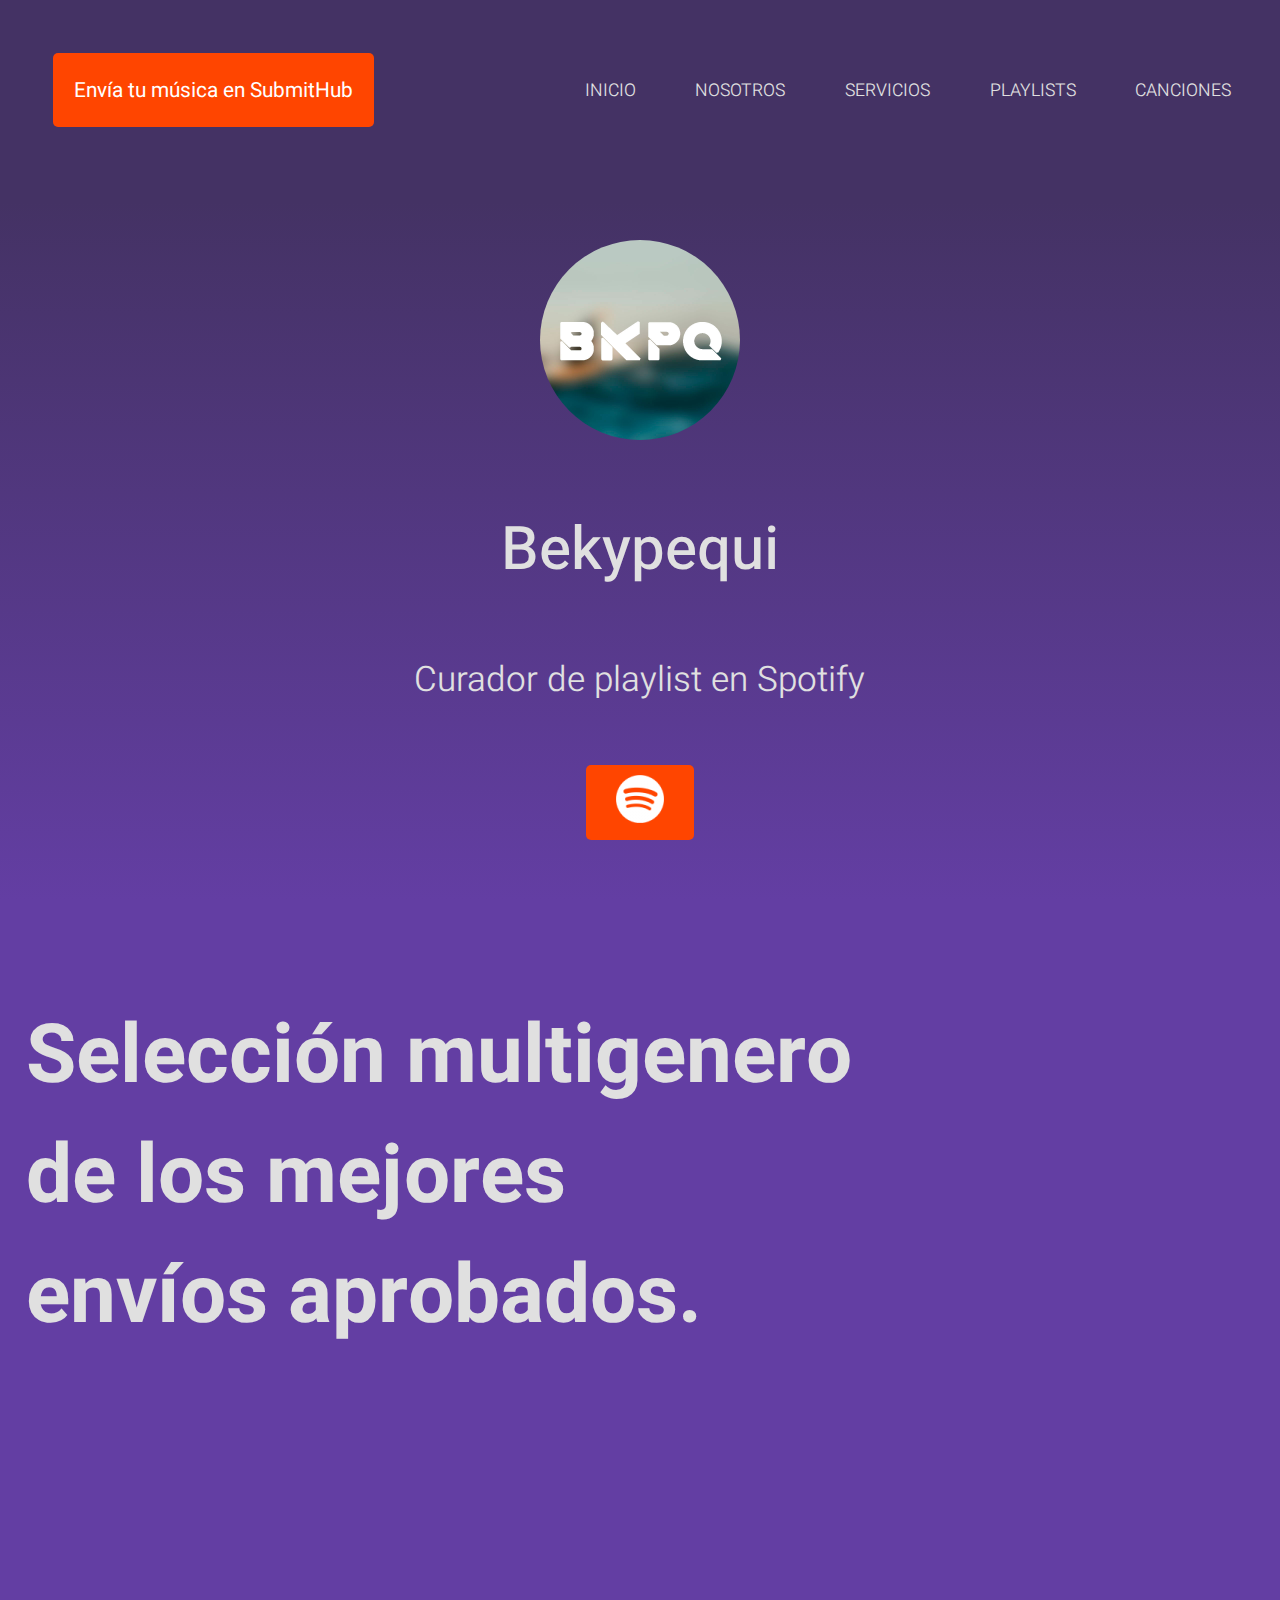
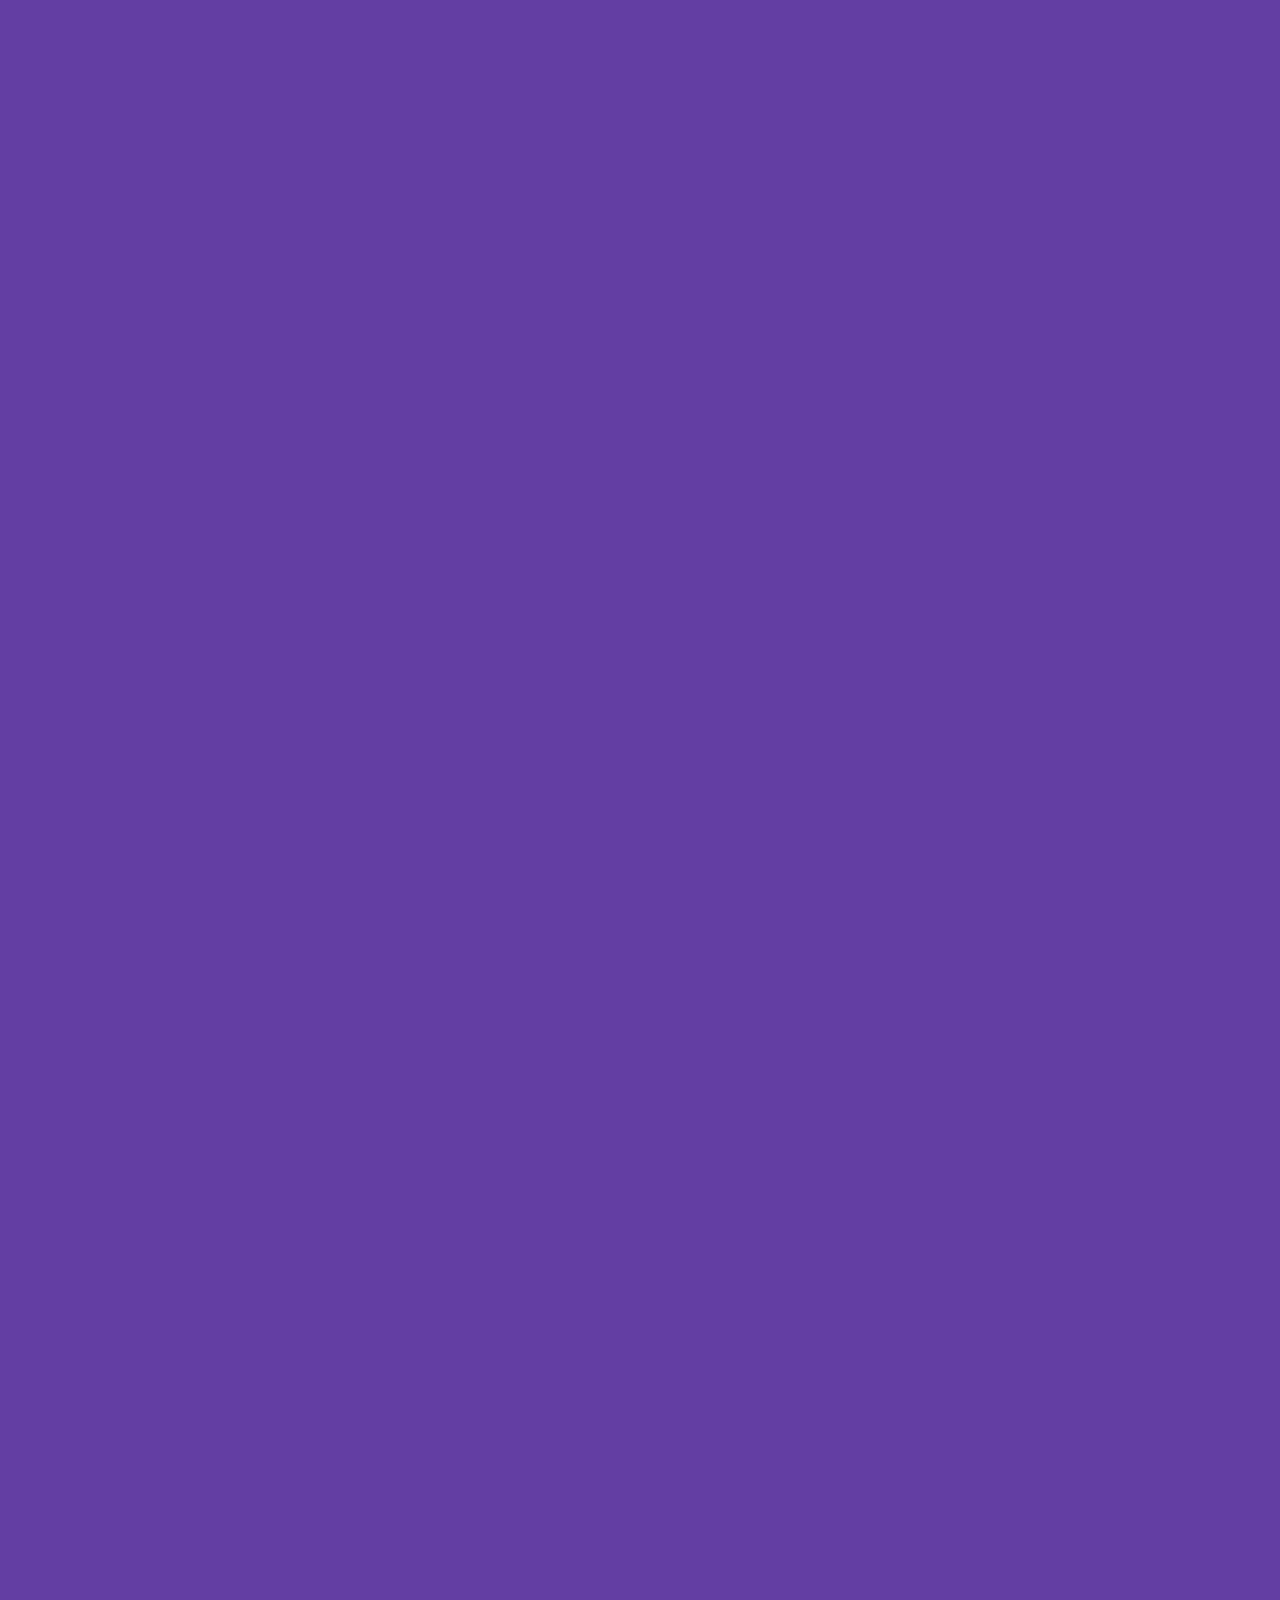
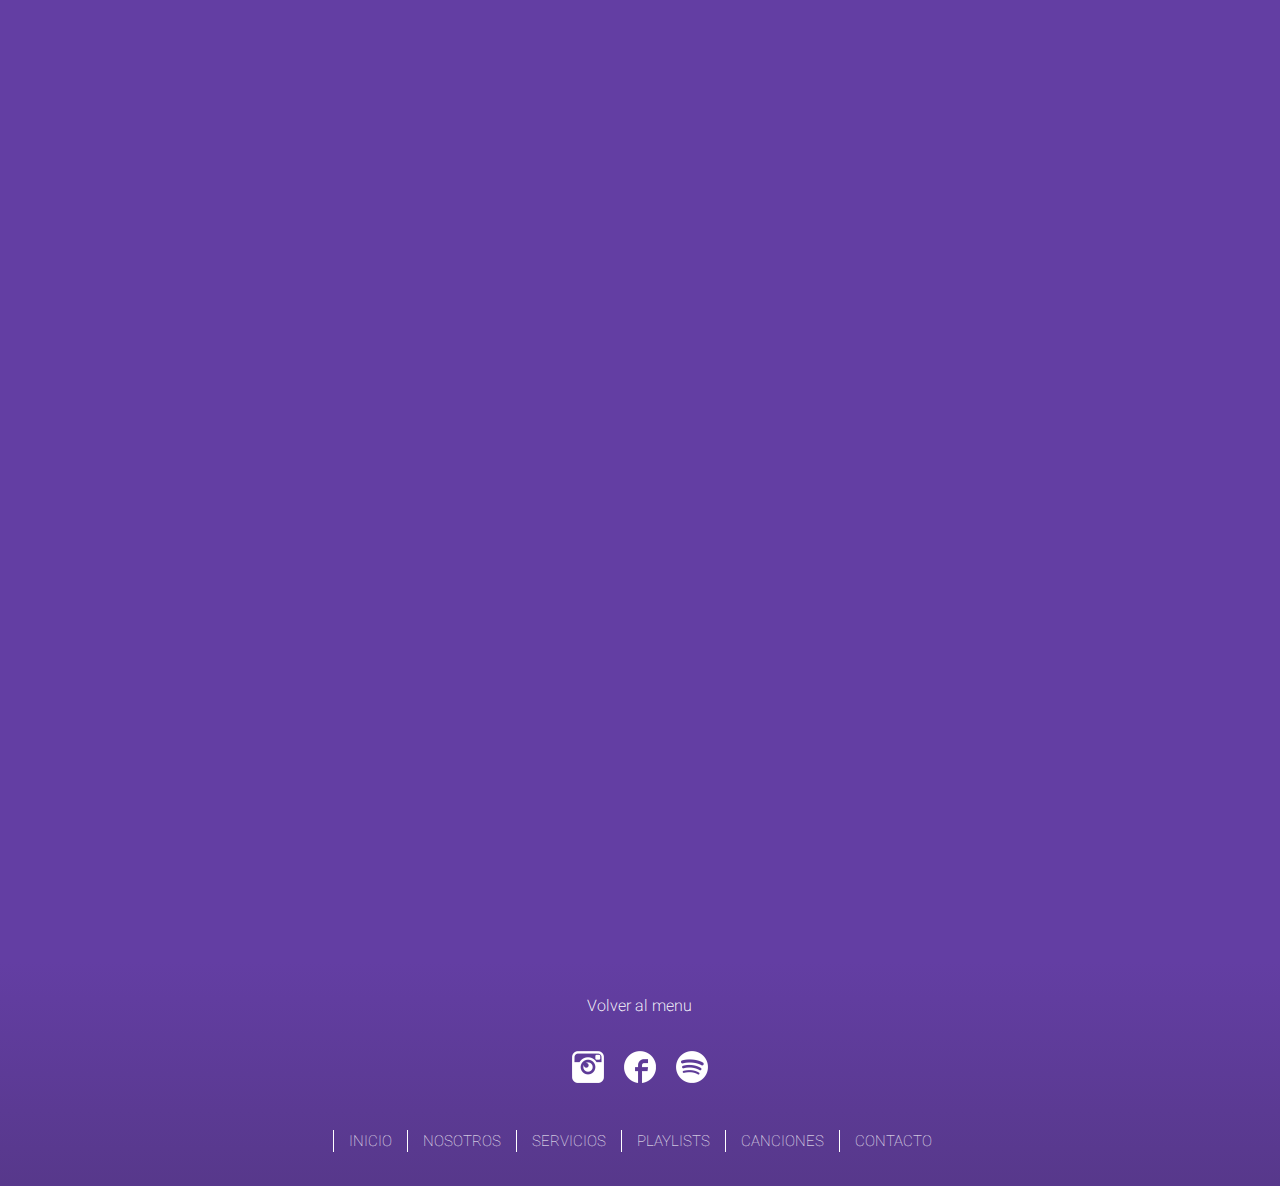
==== commit 8005c9bd: "canciones" ====
--- a/pages/canciones.html
+++ b/pages/canciones.html
@@ -38,9 +38,11 @@
     </header>
     
     <main class=" main-canciones">
-         <h2>CANCIONES:</h2>
-         <h3 class="texto-canciones">Selección multigenero de los mejores envíos aprobados</h3>
-        
+        <div class="texto-canciones">
+            <h3>Selección multigenero</h3>
+            <h3>de los mejores</h3>
+            <h3> envíos aprobados.</h3>
+        </div>
         <div class="caja-canciones">
                            
             <iframe src="https://open.spotify.com/embed/track/65GcB8fja9jTfgCWcXAmlP?utm_source=generator" width="100%" height="80" frameBorder="0" allowfullscreen="" allow="autoplay; clipboard-write; encrypted-media; fullscreen; picture-in-picture">
--- a/css/style.css
+++ b/css/style.css
@@ -10,16 +10,16 @@
     text-decoration: none;   
 }
 
-
-
-.logo-bekypequi {
-    border-radius: 50%;
-    transition: all 0.3s ease;              
-}
-
-.logo-bekypequi:hover {
-    width: 210px;
-    height: 210px;
+body {
+    background-color: #633ea3;    
+    display: grid;
+    grid-template-areas:
+    "enviar navegador navegador" 
+    "header header header"
+    "main main main" 
+    "footer footer footer";
+    grid-template-columns: 1fr 1fr 1fr;
+    grid-template-rows: 20vh 80vh auto 25vh;
 }
 
 .enviar {
@@ -50,666 +50,452 @@
     -moz-box-shadow: 1px 4px 39px -4px rgba(0,0,0,0.67);    
 }
 
-
-
-
-
-
-
-
-
-
-
-
-
-
-
-/*###### DESKTOP 1246PX ###########*/
-
-
-@media (min-width: 1246px) {
-    body {
-        background-color: #633ea3;    
-        display: grid;
-        grid-template-areas:
-        "enviar navegador navegador" 
-        "header header header"
-        "main main main" 
-        "footer footer footer";
-        grid-template-columns: 1fr 1fr 1fr;
-        grid-template-rows: 20vh 80vh auto 25vh;
-    }
-
-    .navegador {
-        background-color: #443264;
-        grid-area: navegador;
-        display: flex;
-        align-items: center;
-        justify-content: center;  
-    }
-
-    .navegador ul {
-        display: flex;
-        flex-wrap: nowrap;
-        justify-content: space-evenly; 
-        width: 70%;   
-    }
-
-    .navegador ul li {
-        margin: 5%;   
-    }
-    
-    .navegador ul li a {
-        font-weight: 300;
-        font-size: 1.1rem;
-        transition: all 0.3s ease;            
-    }
-
-    .navegador ul li a:hover { 
-        padding: 13px;
-        border-radius: 5px;
-        background-color: #613da0;
-        text-shadow: none; 
-        box-shadow: 1px 4px 39px -4px rgba(0,0,0,0.67);
-        -webkit-box-shadow: 1px 4px 39px -4px rgba(0,0,0,0.67);
-        -moz-box-shadow: 1px 4px 39px -4px rgba(0,0,0,0.67);
-    }
-
-    /************* HEADER **************/
-
-
-    header { 
-        background-image: linear-gradient(to bottom, #443264 3%, #633ea3 100%); 
-        grid-area: header;
-        display: flex;
-        flex-direction: column;
-        flex-wrap: wrap;
-        align-items: center;
-        justify-content: space-evenly;    
-    }
-
-
-    h1 {
-        font-weight: 500;
-        font-size:60px;     
-    }
-
-    h2 {
-        font-weight: 300;
-        font-size: 35px;       
-    }
-
-    .logo-bekypequi {
-        border-radius: 50%;
-        transition: all 0.3s ease;              
-    }
-
-    .logo-bekypequi:hover {
-        width: 210px;
-        height: 210px;
-    }
-
-    .logo-spotify {
-        background-color: orangered;
-        padding: 10px 30px;
-        border-radius: 5px;
-        transition: all 0.3s ease; 
-    }
-
-    .logo-spotify:hover {
-        background-color: #673ab7;
-        padding: 15px 35px;
-        box-shadow: 1px 4px 39px -4px rgba(0,0,0,0.67);
-        -webkit-box-shadow: 1px 4px 39px -4px rgba(0,0,0,0.67);
-        -moz-box-shadow: 1px 4px 39px -4px rgba(0,0,0,0.67); 
-    }
-
-
-
-
-/********** MAIN **********/
-
-    main {
-        grid-area: main;
-    }
-
-    .main-inicio {
-        margin-top: 7vh;
-        margin-bottom:12vh;
-    }
-
-    .main-inicio P {
-        font-style: italic;
-        font-weight: 100;
-        font-size: 30px;
-        text-align: center;
-    }
-
-    .main-nosotros {
-        border: solid 1px;
-        border-radius: 15px;
-        border-color: rgb(58, 57, 57);
-        margin: 5% 10%;
-        box-shadow: 1px 4px 39px -4px rgba(0,0,0,0.67);
-        -webkit-box-shadow: 1px 4px 39px -4px rgba(0,0,0,0.67);
-        -moz-box-shadow: 1px 4px 39px -4px rgba(0,0,0,0.67);
-    }
-
-    .main-nosotros h2{
-        text-align: center;
-        font-size: 40Px;
-        padding-top: 30px;
-        font-weight: 400;    
-    }
-
-    .main-servicios {
-        display: grid;
-        grid-template-areas: 
-        "titulo-promocion texto-promocion"
-        "imagen-promocion texto-promocion"
-        "enviar-dos enviar-dos"
-        "texto-curador titulo-curador"
-        "texto-curador imagen-curador";
-        grid-template-columns: 1fr 1fr;
-        grid-template-rows: 50vh 50vh 20vh 55vh 50vh;
-        margin-left: 5%;
-        margin-right: 5%;
-             
-    }
-
-    .titulo-servicios {
-        grid-area: titulo-servicios;
-        text-align: center;
-    }
-
-    .titulo-promocion {
-        font-size:80px;
-        grid-area: titulo-promocion;
-        display: flex;
-        flex-direction: column;
-        justify-content: flex-end;
-        
-           
-    }
-
-
-    .texto-promocion {
-        display: flex;
-        flex-direction: column;
-        justify-content:flex-end;
-        font-weight: 400;
-        font-size: 23px;
-        text-align: justify;
-        letter-spacing:1.5px; 
-        line-height: 37px;
-        padding-left: 20px;
-        color: rgb(224, 224, 224);
-        grid-area: texto-promocion;
-        
-    }
-
-    .imagen-promocion {
-        grid-area: imagen-promocion;
-        display: flex;
-    }
-
-    .imagen-promocion img {
-        width: 100%;
-        
-    }
-
-    .enviar-dos {
-        grid-area: enviar-dos;
-        background-color: #633ea3;
-        display: flex;
-        flex-wrap: nowrap;
-        justify-content:center;
-        align-items: flex-end;
-    }
-
-    .enviar-dos a {
-        padding: 2%;
-        color: white;
-        font-size: 1.3rem;
-        background-color: orangered;
-        border-radius: 5px;
-        transition: all 0.3s ease; 
-    }
-
-    .enviar-dos a:hover {
-        padding: 2.5%;
-        font-size: 1.4rem;
-        color: white;
-        background-color: #673ab7;
-        box-shadow: 1px 4px 39px -4px rgba(0,0,0,0.67);
-        -webkit-box-shadow: 1px 4px 39px -4px rgba(0,0,0,0.67);
-        -moz-box-shadow: 1px 4px 39px -4px rgba(0,0,0,0.67);  
-    }
-
-    .titulo-curador {
-        font-size: 80px;
-        grid-area: titulo-curador;
-        display: flex;
-        justify-content: space-evenly;
-        align-items:flex-end;
-        
-    }
-
-   .imagen-curador {
-        grid-area: imagen-curador;
-        width: 100%;
-    }
-
-    .texto-curador {
-        font-weight: 400;
-        font-size: 23px;
-        text-align: justify;
-        letter-spacing:1.5px; 
-        line-height: 37px;
-        padding-right: 20px;
-        color: rgb(224, 224, 224);
-        grid-area: texto-curador;
-        display: flex;
-        flex-direction: column;
-        justify-content: flex-end;
-    }
-
-    .main-playlist {
-        background-image: linear-gradient(rgba(0, 0, 0, 0.651), rgba(0, 0, 0, 0.582)), url(../recursos/pexels-dids-1644616.jpg);
-        background-position: center;
-        background-repeat: no-repeat; 
-        background-size: 70%;
-        background-attachment: fixed;
-        margin-bottom: 7%;
-    }
-
-    .main-playlist h2{
-        text-align: center;
-        font-size: 40Px;
-        padding-top: 30px; 
-    }
-
-    .main-canciones {
-        display: flex;
-        flex-direction: column;
-        justify-content: space-evenly;
-        align-items: center;
-        margin-bottom: 7%;
-    }
-
-    .main-canciones h2 {
-        text-align: center;
-        font-size: 40Px;
-        padding-top: 30px;
-    }
-
-    .main-contacto h2 {
-        font-size: 40Px;
-        padding-top: 30px;
-        padding-bottom: 30px;
-        text-align: center;
-    }
-
-    .main-contacto form {
-        display: flex;
-        flex-direction: column;
-        justify-content:space-between ;
-        align-items: center;
-    }
-
-    .contenedor-playlist {
-        display: flex;
-        flex-direction: column;
-        justify-content: space-evenly;   
-    }
-
-
-    .caja-playlist {
-        height: 100vh;
-        margin-left: 20%;
-        margin-right: 20%;
-        margin-top: 5%;
-        margin-bottom: 3%;
-        border-radius: 10px;
-        display: flex;
-        flex-direction: column;
-        align-items: center;
-        justify-content: space-between;       
-    }
-
-    .caja-playlist iframe {
-        height: 80vh;
-        width: 100%;
-    }
-
-    .caja-playlist h3 {
-        margin-top: 3%;
-        font-weight: 400;
-        font-size: 40px;
-    }
-
-    .caja-playlist h3 a {
-        color: white;
-    }
-
-
-    .caja-canciones {
-        padding: 30px;
-        
-        display: grid;
-        grid-template-columns: repeat(4, 1fr);
-        grid-template-rows: repeat(6, 1fr);
-        grid-column-gap: 40px;
-        grid-row-gap: 40px;   
-    }
-
-    .caja-canciones iframe {
-        width: 100%;
-        height: 45vh;
-        border-radius: 12px;
-    }
-
-    .indice-playlist ul li a {
-        color: white;
-        font-size: 20px;
-        font-weight: 400;
-        border-radius: 30px;
-        padding: 3% 6%; 
-        border-style: solid;
-        border-width: 1Px;
-        transition: all 0.5s ease;          
-    }
-
-    .indice-playlist ul li a:hover {
-        background-color: rgb(23, 139, 23);
-        border-color: white; 
-        text-shadow: 3px 3px 3px black;
-        padding:4% 7%;   
-    }
-
-
-    .indice-playlist ul li { 
-        display: flex;
-        justify-content: space-evenly;
-        margin-top: 70px;
-        margin-bottom: 0px;
-    }
-
-    .indice-playlist ul {
-        display: grid; 
-        grid-template-columns: repeat(3, 20%);
-        justify-content: center;
-        grid-column-gap: 30px;
-    }
-
-
-    .texto-canciones {
-        font-style: italic;
-        font-weight: 100;
-        font-size: 35px;
-        margin: 20px;
-        margin-top: 10px;
-        padding: 2%;
-    }
-
-
-
-    /************* FOOTER *****************/
-
-    /* ETIQUETAS*/
-
-    footer {
-        background-image: linear-gradient(to top, #57388b, #633ea3);   
-        display: flex;
-        flex-direction: column;
-        flex-wrap: wrap;
-        align-items: center;
-        justify-content: space-evenly;      
-        padding-top: 10px;
-        padding-bottom: 10px;
-        grid-area: footer;      
-    }
-
-
-    /* CLASES */
-
-    .volver-arriba a {
-        color: white;
-        font-weight: 200;
-    }
-
-    .volver-arriba a:hover {
-        color: black; 
-    }
-
-    .redes-footer {
-        display: flex;
-        justify-content: space-evenly;
-    }
-
-    .redes-footer a {
-        margin: 10px;
-    }
-
-    .navegador-footer {
-        display: flex;
-        flex-wrap: nowrap;
-        justify-content:center;
-        margin-top: 5px;  
-    }
-
-    .navegador-footer span a {
-        color: white;
-        font-weight: 100;
-        font-size: 15px;
-        border-left: 1px solid white;
-        padding-left: 15px;
-        padding-right: 15px;
-        transition: all 0.5s ease;  
-    }
-
-    .navegador-footer span a:hover {
-        padding: 15px;
-    }
-
-
-}
-
-
-
-
-
-    /*############### DESKTOP 1024 ##################*/
+.navegador {
+    background-color: #443264;
+    grid-area: navegador;
+    display: flex;
+    align-items: center;
+    justify-content: center;  
+}
+
+.navegador ul {
+    display: flex;
+    flex-wrap: nowrap;
+    justify-content: space-evenly; 
+    width: 70%;   
+}
+
+.navegador ul li {
+    margin: 5%;   
+}
+
+.navegador ul li a {
+    font-weight: 300;
+    font-size: 1.1rem;
+    transition: all 0.3s ease;            
+}
+
+.navegador ul li a:hover { 
+    padding: 13px;
+    border-radius: 3px;
+    background-color: #613da0;
+    text-shadow: none; 
+    box-shadow: 1px 4px 39px -4px rgba(0,0,0,0.67);
+    -webkit-box-shadow: 1px 4px 39px -4px rgba(0,0,0,0.67);
+    -moz-box-shadow: 1px 4px 39px -4px rgba(0,0,0,0.67);
+}
+
+
+header { 
+    background-image: linear-gradient(to bottom, #443264 3%, #633ea3 100%); 
+    grid-area: header;
+    display: flex;
+    flex-direction: column;
+    flex-wrap: wrap;
+    align-items: center;
+    justify-content: space-evenly;    
+}
+
+.logo-bekypequi {
+    border-radius: 50%;
+    transition: all 0.3s ease;              
+}
+
+.logo-bekypequi:hover {
+    width: 210px;
+    height: 210px;
+}
+
+
+h1 {
+    font-weight: 500;
+    font-size:60px;     
+}
+
+h2 {
+    font-weight: 300;
+    font-size: 35px;       
+}
+
+.logo-spotify {
+    background-color: orangered;
+    padding: 10px 30px;
+    border-radius: 5px;
+    transition: all 0.3s ease; 
+}
+
+.logo-spotify:hover {
+    background-color: #673ab7;
+    padding: 15px 35px;
+    box-shadow: 1px 4px 39px -4px rgba(0,0,0,0.67);
+    -webkit-box-shadow: 1px 4px 39px -4px rgba(0,0,0,0.67);
+    -moz-box-shadow: 1px 4px 39px -4px rgba(0,0,0,0.67); 
+}
+
+
+/*######### MAIN ##################*/
+
+
+main {
+    grid-area: main;
+}
+
+.main-inicio {
+    margin-top: 7vh;
+    margin-bottom:12vh;
+}
+
+.main-inicio P {
+    font-style: italic;
+    font-weight: 100;
+    font-size: 30px;
+    text-align: center;
+}
+
+.main-nosotros {
+    border: solid 1px;
+    border-radius: 15px;
+    border-color: rgb(58, 57, 57);
+    margin: 5% 10%;
+    box-shadow: 1px 4px 39px -4px rgba(0,0,0,0.67);
+    -webkit-box-shadow: 1px 4px 39px -4px rgba(0,0,0,0.67);
+    -moz-box-shadow: 1px 4px 39px -4px rgba(0,0,0,0.67);
+}
+
+.main-nosotros h2{
+    text-align: center;
+    font-size: 40Px;
+    padding-top: 30px;
+    font-weight: 400;    
+}
+
+.main-servicios {
+    display: grid;
+    grid-template-areas: 
+    "titulo-promocion texto-promocion"
+    "imagen-promocion texto-promocion"
+    "enviar-dos enviar-dos"
+    "texto-curador titulo-curador"
+    "texto-curador imagen-curador";
+    grid-template-columns: 1fr 1fr;
+    grid-template-rows: 50vh 50vh 20vh 55vh 50vh;
+    margin-left: 5%;
+    margin-right: 5%;         
+}
+
+.titulo-servicios {
+    grid-area: titulo-servicios;
+    text-align: center;
+}
+
+.titulo-promocion {
+    font-size:80px;
+    grid-area: titulo-promocion;
+    display: flex;
+    flex-direction: column;
+    justify-content: flex-end;      
+}
+
+.texto-promocion {
+    display: flex;
+    flex-direction: column;
+    justify-content:flex-end;
+    font-weight: 400;
+    font-size: 23px;
+    text-align: justify;
+    letter-spacing:1.5px; 
+    line-height: 35px;
+    padding-left: 20px;
+    color: rgb(224, 224, 224);
+    grid-area: texto-promocion;    
+}
+
+.imagen-promocion {
+    grid-area: imagen-promocion;
+    display: flex;
+}
+
+.imagen-promocion img {
+    width: 100%;
+    
+}
+
+.enviar-dos {
+    grid-area: enviar-dos;
+    background-color: #633ea3;
+    display: flex;
+    flex-wrap: nowrap;
+    justify-content:center;
+    align-items: flex-end;
+}
+
+.enviar-dos a {
+    padding: 2%;
+    color: white;
+    font-size: 1.3rem;
+    background-color: orangered;
+    border-radius: 5px;
+    transition: all 0.3s ease; 
+}
+
+.enviar-dos a:hover {
+    padding: 2.5%;
+    font-size: 1.4rem;
+    color: white;
+    background-color: #673ab7;
+    box-shadow: 1px 4px 39px -4px rgba(0,0,0,0.67);
+    -webkit-box-shadow: 1px 4px 39px -4px rgba(0,0,0,0.67);
+    -moz-box-shadow: 1px 4px 39px -4px rgba(0,0,0,0.67);  
+}
+
+.titulo-curador {
+    font-size: 80px;
+    grid-area: titulo-curador;
+    display: flex;
+    justify-content: space-evenly;
+    align-items:flex-end;   
+}
+
+.imagen-curador {
+    grid-area: imagen-curador;
+    width: 100%;
+}
+
+.texto-curador {
+    font-weight: 400;
+    font-size: 23px;
+    text-align: justify;
+    letter-spacing:1.5px; 
+    line-height: 35px;
+    padding-right: 20px;
+    color: rgb(224, 224, 224);
+    grid-area: texto-curador;
+    display: flex;
+    flex-direction: column;
+    justify-content: flex-end;
+}
+
+.main-playlist {
+    background-image: linear-gradient(rgba(0, 0, 0, 0.651), rgba(0, 0, 0, 0.582)), url(../recursos/pexels-dids-1644616.jpg);
+    background-position: center;
+    background-repeat: no-repeat; 
+    background-size: 80%;
+    background-attachment: fixed;
+    margin-bottom: 7%;
+}
+
+.main-playlist h2{
+    text-align: center;
+    font-size: 40Px;
+    padding-top: 30px; 
+}
+
+.main-canciones {
+    display: flex;
+    flex-direction: column;
+    margin-bottom: 7%;
+}
+
+.main-contacto h2 {
+    font-size: 40Px;
+    padding-top: 30px;
+    padding-bottom: 30px;
+    text-align: center;
+}
+
+.main-contacto form {
+    display: flex;
+    flex-direction: column;
+    justify-content:space-between ;
+    align-items: center;
+}
+
+.contenedor-playlist {
+    display: flex;
+    flex-direction: column;
+    justify-content: space-evenly;   
+}
+
+
+.caja-playlist {
+    height: 100vh;
+    margin-left: 20%;
+    margin-right: 20%;
+    margin-top: 5%;
+    margin-bottom: 3%;
+    border-radius: 10px;
+    display: flex;
+    flex-direction: column;
+    align-items: center;
+    justify-content: space-between;       
+}
+
+.caja-playlist iframe {
+    height: 80vh;
+    width: 100%;
+}
+
+.caja-playlist h3 {
+    margin-top: 3%;
+    font-weight: 400;
+    font-size: 40px;
+}
+
+.caja-playlist h3 a {
+    color: white;
+}
+
+
+.caja-canciones {
+    padding: 30px;    
+    display: grid;
+    grid-template-columns: repeat(4, 1fr);
+    grid-template-rows: repeat(6, 1fr);
+    grid-column-gap: 40px;
+    grid-row-gap: 40px;   
+}
+
+.caja-canciones iframe {
+    width: 100%;
+    height: 45vh;
+    border-radius: 12px;
+}
+
+.indice-playlist ul li a {
+    color: white;
+    font-size: 20px;
+    font-weight: 400;
+    border-radius: 30px;
+    padding: 3% 6%; 
+    border-style: solid;
+    border-width: 1Px;
+    transition: all 0.5s ease;          
+}
+
+.indice-playlist ul li a:hover {
+    background-color: rgb(23, 139, 23);
+    border-color: white; 
+    text-shadow: 3px 3px 3px black;
+    padding:4% 7%;   
+}
+
+
+.indice-playlist ul li { 
+    display: flex;
+    justify-content: space-evenly;
+    margin-top: 70px;
+    margin-bottom: 0px;
+}
+
+.indice-playlist ul {
+    display: grid; 
+    grid-template-columns: repeat(3, 20%);
+    justify-content: center;
+    grid-column-gap: 30px;
+}
+
+
+.texto-canciones {
+    display: flex;
+    flex-direction: column;
+    font-size: 70px;
+    margin-top: 70px;
+    padding: 2%;
+}
+
+
+
+ /************* FOOTER *****************/
+
+/* ETIQUETAS*/
+
+footer {
+    background-image: linear-gradient(to top, #57388b, #633ea3);   
+    display: flex;
+    flex-direction: column;
+    flex-wrap: wrap;
+    align-items: center;
+    justify-content: space-evenly;      
+    padding-top: 10px;
+    padding-bottom: 10px;
+    grid-area: footer;      
+}
+
+
+/* CLASES */
+
+.volver-arriba a {
+    color: white;
+    font-weight: 200;
+}
+
+.volver-arriba a:hover {
+    color: black; 
+}
+
+.redes-footer {
+    display: flex;
+    justify-content: space-evenly;
+}
+
+.redes-footer a {
+    margin: 10px;
+}
+
+.navegador-footer {
+    display: flex;
+    flex-wrap: nowrap;
+    justify-content:center;
+    margin-top: 5px;  
+}
+
+.navegador-footer span a {
+    color: white;
+    font-weight: 100;
+    font-size: 15px;
+    border-left: 1px solid white;
+    padding-left: 15px;
+    padding-right: 15px;
+    transition: all 0.5s ease;  
+}
+
+.navegador-footer span a:hover {
+    padding: 15px;
+}
+
+
+
+
+
+
+
+
+
+
+
+    /*############ DESKTOP 1024 / 1245 ###############*/
 
 @media (min-width: 1024px) and (max-width: 1245px) {
-    body {
-        background-color: #633ea3;    
-        display: grid;
-        grid-template-areas:
-        "enviar navegador navegador" 
-        "header header header"
-        "main main main" 
-        "footer footer footer";
-        grid-template-columns: 1fr 1fr 1fr;
-        grid-template-rows: 20vh 80vh auto 25vh;
-    }
-    
-    .navegador {
-        background-color: #443264;
-        grid-area: navegador;
-        display: flex;
-        align-items: center;
-        justify-content: center;  
-    }
-
-    .navegador ul {
-        display: flex;
-        flex-wrap: nowrap;
-        justify-content: space-evenly; 
-        width: 70%;   
-    }
-
+    
+    
     .navegador ul li {
         margin: 3%;   
     }
     
-    .navegador ul li a {
-        font-weight: 300;
-        font-size: 1.1rem;
-        transition: all 0.3s ease;            
-    }
-
-    .navegador ul li a:hover { 
-        padding: 13px;
-        border-radius: 5px;
-        background-color: #613da0;
-        text-shadow: none; 
-        box-shadow: 1px 4px 39px -4px rgba(0,0,0,0.67);
-        -webkit-box-shadow: 1px 4px 39px -4px rgba(0,0,0,0.67);
-        -moz-box-shadow: 1px 4px 39px -4px rgba(0,0,0,0.67);
-    }
-
-
-/************* HEADER **************/
-
-
-    header { 
-        background-image: linear-gradient(to bottom, #443264 3%, #633ea3 100%); 
-        grid-area: header;
-        display: flex;
-        flex-direction: column;
-        flex-wrap: wrap;
-        align-items: center;
-        justify-content: space-evenly;    
-    }
-
-
-    h1 {
-        font-weight: 500;
-        font-size:60px;     
-    }
-
-    h2 {
-        font-weight: 300;
-        font-size: 35px;       
-    }
-
-    .logo-bekypequi {
-        border-radius: 50%;
-        transition: all 0.3s ease;              
-    }
-
-    .logo-bekypequi:hover {
-        width: 210px;
-        height: 210px;
-    }
-
-    .logo-spotify {
-        background-color: orangered;
-        padding: 10px 30px;
-        border-radius: 5px;
-        transition: all 0.3s ease; 
-    }
-
-    .logo-spotify:hover {
-        background-color: #673ab7;
-        padding: 15px 35px;
-        box-shadow: 1px 4px 39px -4px rgba(0,0,0,0.67);
-        -webkit-box-shadow: 1px 4px 39px -4px rgba(0,0,0,0.67);
-        -moz-box-shadow: 1px 4px 39px -4px rgba(0,0,0,0.67); 
-    }
-
-
-
-
-/********** MAIN **********/
-
-    main {
-        grid-area: main;
-    }
-
-    .main-inicio {
-        margin-top: 7vh;
-        margin-bottom:12vh;
-    }
-
-    .main-inicio P {
-        font-style: italic;
-        font-weight: 100;
-        font-size: 30px;
-        text-align: center;
-    }
-
-    .main-nosotros {
-        border: solid 1px;
-        border-radius: 15px;
-        border-color: rgb(58, 57, 57);
-        margin: 5% 10%;
-        box-shadow: 1px 4px 39px -4px rgba(0,0,0,0.67);
-        -webkit-box-shadow: 1px 4px 39px -4px rgba(0,0,0,0.67);
-        -moz-box-shadow: 1px 4px 39px -4px rgba(0,0,0,0.67);
-    }
-
-    .main-nosotros h2{
-        text-align: center;
-        font-size: 40Px;
-        padding-top: 30px;
-        font-weight: 400;    
-    }
-
     .main-servicios {
-        display: grid;
-        grid-template-areas: 
-        "titulo-promocion texto-promocion"
-        "imagen-promocion texto-promocion"
-        "enviar-dos enviar-dos"
-        "texto-curador titulo-curador"
-        "texto-curador imagen-curador";
         grid-template-columns: 1fr 1fr;
         grid-template-rows: 30vh 40vh 20vh 40vh 40vh;
         margin: 5% 5%;        
     }
 
-    .titulo-servicios {
-        grid-area: titulo-servicios;
-        text-align: center;
-    }
-
     .titulo-promocion {
-        font-size:60px;
-        letter-spacing:5px;
-        grid-area: titulo-promocion;
-        display: flex;
-        flex-direction: column;
-        justify-content: flex-end;
-        
-           
-    }
-
+        font-size:65px;      
+    }
 
     .texto-promocion {
-        display: flex;
-        flex-direction: column;
-        justify-content:flex-end;
-        font-weight: 400;
         font-size: 18px;
-        text-align: justify;
         letter-spacing:1px; 
-        line-height: 30px;
-        padding-left: 20px;
-        color: rgb(224, 224, 224);
-        grid-area: texto-promocion;
-        
-    }
-
-    .imagen-promocion {
-        grid-area: imagen-promocion;
-        display: flex;
-    }
-
-    .imagen-promocion img {
-        width: 100%;
-        
+        line-height: 28px;       
     }
 
     .enviar-dos {
@@ -741,229 +527,13 @@
     }
 
     .titulo-curador {
-        font-size: 60px;
-        grid-area: titulo-curador;
-        display: flex;
-        justify-content: space-evenly;
-        align-items:flex-end;
-        
-    }
-
-   .imagen-curador {
-        grid-area: imagen-curador;
-        width: 100%;
-    }
-
-    .texto-curador {
-        font-weight: 400;
-        font-size: 18px;
-        text-align: justify;
+        font-size: 60px;  
+    }
+
+    .texto-curador {       
+        font-size: 18px;        
         letter-spacing:1px; 
-        line-height: 30px;
-        padding-right: 20px;
-        color: rgb(224, 224, 224);
-        grid-area: texto-curador;
-        display: flex;
-        flex-direction: column;
-        justify-content: flex-end;
-    }
-
-    .main-playlist {
-        background-image: linear-gradient(rgba(0, 0, 0, 0.651), rgba(0, 0, 0, 0.582)), url(../recursos/pexels-dids-1644616.jpg);
-        background-position: center;
-        background-repeat: no-repeat; 
-        background-size: 70%;
-        background-attachment: fixed;
-        margin-bottom: 7%;
-    }
-
-    .main-playlist h2{
-        text-align: center;
-        font-size: 40Px;
-        padding-top: 30px; 
-    }
-
-    .main-canciones {
-        display: flex;
-        flex-direction: column;
-        justify-content: space-evenly;
-        align-items: center;
-        margin-bottom: 7%;
-    }
-
-    .main-canciones h2 {
-        text-align: center;
-        font-size: 40Px;
-        padding-top: 30px;
-    }
-
-    .main-contacto h2 {
-        font-size: 40Px;
-        padding-top: 30px;
-        padding-bottom: 30px;
-        text-align: center;
-    }
-
-    .main-contacto form {
-        display: flex;
-        flex-direction: column;
-        justify-content:space-between ;
-        align-items: center;
-    }
-
-    .contenedor-playlist {
-        display: flex;
-        flex-direction: column;
-        justify-content: space-evenly;   
-    }
-
-
-    .caja-playlist {
-        height: 100vh;
-        margin-left: 20%;
-        margin-right: 20%;
-        margin-top: 5%;
-        margin-bottom: 3%;
-        border-radius: 10px;
-        display: flex;
-        flex-direction: column;
-        align-items: center;
-        justify-content: space-between;       
-    }
-
-    .caja-playlist iframe {
-        height: 80vh;
-        width: 100%;
-    }
-
-    .caja-playlist h3 {
-        margin-top: 3%;
-        font-weight: 400;
-        font-size: 40px;
-    }
-
-    .caja-playlist h3 a {
-        color: white;
-    }
-
-
-    .caja-canciones {
-        padding: 30px;
-        
-        display: grid;
-        grid-template-columns: repeat(4, 1fr);
-        grid-template-rows: repeat(6, 1fr);
-        grid-column-gap: 40px;
-        grid-row-gap: 40px;   
-    }
-
-    .caja-canciones iframe {
-        width: 100%;
-        height: 45vh;
-        border-radius: 12px;
-    }
-
-    .indice-playlist ul li a {
-        color: white;
-        font-size: 20px;
-        font-weight: 400;
-        border-radius: 30px;
-        padding: 3% 6%; 
-        border-style: solid;
-        border-width: 1Px;
-        transition: all 0.5s ease;          
-    }
-
-    .indice-playlist ul li a:hover {
-        background-color: rgb(23, 139, 23);
-        border-color: white; 
-        text-shadow: 3px 3px 3px black;
-        padding:4% 7%;   
-    }
-
-
-    .indice-playlist ul li { 
-        display: flex;
-        justify-content: space-evenly;
-        margin-top: 70px;
-        margin-bottom: 0px;
-    }
-
-    .indice-playlist ul {
-        display: grid; 
-        grid-template-columns: repeat(3, 20%);
-        justify-content: center;
-        grid-column-gap: 30px;
-    }
-
-
-    .texto-canciones {
-        font-style: italic;
-        font-weight: 100;
-        font-size: 35px;
-        margin: 20px;
-        margin-top: 10px;
-        padding: 2%;
-    }
-
-
-
-    /************* FOOTER *****************/
-
-    /* ETIQUETAS*/
-
-    footer {
-        background-image: linear-gradient(to top, #57388b, #633ea3);   
-        display: flex;
-        flex-direction: column;
-        flex-wrap: wrap;
-        align-items: center;
-        justify-content: space-evenly;      
-        padding-top: 10px;
-        padding-bottom: 10px;
-        grid-area: footer;      
-    }
-
-
-    /* CLASES */
-
-    .volver-arriba a {
-        color: white;
-        font-weight: 200;
-    }
-
-    .volver-arriba a:hover {
-        color: black; 
-    }
-
-    .redes-footer {
-        display: flex;
-        justify-content: space-evenly;
-    }
-
-    .redes-footer a {
-        margin: 10px;
-    }
-
-    .navegador-footer {
-        display: flex;
-        flex-wrap: nowrap;
-        justify-content:center;
-        margin-top: 5px;  
-    }
-
-    .navegador-footer span a {
-        color: white;
-        font-weight: 100;
-        font-size: 15px;
-        border-left: 1px solid white;
-        padding-left: 15px;
-        padding-right: 15px;
-        transition: all 0.5s ease;  
-    }
-
-    .navegador-footer span a:hover {
-        padding: 15px;
+        line-height: 28px;    
     }
 }    
 
@@ -979,9 +549,7 @@
 /*############# TABLET 768 / 1023  ##################*/
 
 @media (min-width: 768px) and (max-width: 1023px) {
-    body {    
-        background-color: #633ea3;
-        display: grid;
+    body {           
         grid-template-areas:
         "navegador"
         "enviar" 
@@ -992,261 +560,86 @@
         grid-template-rows: 15vh 15vh 70vh auto 25vh; 
     }
 
-    
-
     .enviar a {
-        padding: 20px;
-        color: white;
-        font-size: 1.4rem;
-        background-color: orangered;
-        border-radius: 5px;
-        transition: all 0.3s ease;  
+        padding: 3%;
+        font-size: 1.2rem;       
     }
 
     .enviar a:hover {
-        padding: 27px;
-        font-size: 1.5rem;
-        color: white;
-        background-color: #673ab7;
-        box-shadow: 1px 4px 39px -4px rgba(0,0,0,0.67);
-        -webkit-box-shadow: 1px 4px 39px -4px rgba(0,0,0,0.67);
-        -moz-box-shadow: 1px 4px 39px -4px rgba(0,0,0,0.67);    
+        padding: 3.5%;
+        font-size: 1.3rem;          
     }
  
-    .navegador {
-        background-color: #443264;
-        grid-area: navegador;
-        display: flex;
-        align-items: center;
-        justify-content: center;    
-    }
-
-    .navegador ul {
+    .navegador ul li {
+        margin: 4%;   
+    }
+    
+    
+/********** MAIN **********/
+
+    
+
+    .main-inicio P {
+        font-size: 22px;      
+    }
+
+    .main-servicios {
+        grid-template-columns: 1fr 1fr;
+        grid-template-rows: 30vh 40vh 20vh 40vh 40vh;
+        margin: 5% 5%;        
+    }
+
+    .titulo-promocion {
+        font-size:55px;      
+    }
+
+    .texto-promocion {
+        font-size: 15px;
+        letter-spacing:1px; 
+        line-height: 23px;       
+    }
+
+    .enviar-dos {
+        grid-area: enviar-dos;
+        background-color: #633ea3;
         display: flex;
         flex-wrap: nowrap;
-        justify-content: space-evenly;    
-    }
-
-    .navegador ul li {
-        margin: 4%;   
-    }
-    
-    .navegador ul li a {
-        font-weight: 300;
-        font-size: 1.1rem;
-        transition: all 0.3s ease;            
-    }
-
-    .navegador ul li a:hover { 
-        padding: 13px;
-        border-radius: 5px;
-        background-color: #673ab7;
-        text-shadow: none; 
-        box-shadow: 1px 4px 39px -4px rgba(0,0,0,0.67);
-        -webkit-box-shadow: 1px 4px 39px -4px rgba(0,0,0,0.67);
-        -moz-box-shadow: 1px 4px 39px -4px rgba(0,0,0,0.67);
-    }
-
-
-/************* HEADER **************/
-
-    header { 
-        background-image: linear-gradient(to bottom, #443264 5%, #633ea3 100%);
-        grid-area: header;
-        display: flex;
-        flex-direction: column;
-        flex-wrap: wrap;
+        justify-content:center;
         align-items: center;
-        justify-content: space-evenly;    
-    }
-
-    h1 {
-        font-weight: 500;
-        font-size:60px;     
-    }
-
-    h2 {
-        font-weight: 300;
-        font-size: 35px;       
-    }
-
-    
-
-    .logo-spotify {
-        background-color: orangered;
-        padding: 10px 30px;
-        border-radius: 5px;
-        transition: all 0.3s ease; 
-    }
-
-    .logo-spotify:hover {
-        background-color: #673ab7;
-        padding: 15px 35px;
-        box-shadow: 1px 4px 39px -4px rgba(0,0,0,0.67);
-        -webkit-box-shadow: 1px 4px 39px -4px rgba(0,0,0,0.67);
-        -moz-box-shadow: 1px 4px 39px -4px rgba(0,0,0,0.67); 
-    }
-
-
-/********** MAIN **********/
-
-    main {
-        grid-area: main;
-    }
-
-    .main-inicio {
-        margin-top: 7vh;
-        margin-bottom:12vh;
-    }
-
-    .main-inicio P {
-        font-style: italic;
-        font-weight: 100;
-        font-size: 22px;
-        text-align: center;
-    }
-
-    .main-nosotros {
-        border: solid 1px;
-        border-radius: 15px;
-        border-color: rgb(224, 224, 224);
-        margin: 7% 7%;
-        box-shadow: 1px 4px 39px -4px rgba(0,0,0,0.67);
-        -webkit-box-shadow: 1px 4px 39px -4px rgba(0,0,0,0.67);
-        -moz-box-shadow: 1px 4px 39px -4px rgba(0,0,0,0.67);
-    }
-
-    .main-nosotros h2{
-        text-align: center;
-        font-size: 40Px;
-        padding-top: 30px;
-        font-weight: 400;     
-    }
-
-    .main-servicios {
-        border: solid 2px;
-        border-radius: 15px;
-        border-color: rgb(224, 224, 224);
-        margin: 7% 7%;
-        box-shadow: 1px 4px 39px -4px rgba(0,0,0,0.67);
-        -webkit-box-shadow: 1px 4px 39px -4px rgba(0,0,0,0.67);
-        -moz-box-shadow: 1px 4px 39px -4px rgba(0,0,0,0.67);
-    }
-
-    .main-servicios H2 {
-        text-align: center;
-        font-size: 40Px;
-        padding-top: 15vh;
-        font-weight: 400;       
-    }
-
-    .main-playlist {
-        background-image: linear-gradient(rgba(0, 0, 0, 0.651), rgba(0, 0, 0, 0.582)), url(../recursos/pexels-dids-1644616.jpg);
-        background-position: center;
-        background-repeat: no-repeat; 
-        background-size: 70%;
-        background-attachment: fixed;
-    }
-
-    .main-playlist h2{
-        text-align: center;
-        font-size: 40Px;
-        padding-top: 30px; 
-    }
-
-    .main-canciones {
-        display: flex;
-        justify-content: space-evenly;
-        flex-direction: column;
-        align-items: center;
+    }
+
+    .enviar-dos a {
+        padding: 3%;
+        color: white;
+        font-size: 1.3rem;
+    }
+
+    .enviar-dos a:hover {
+        padding: 4%;
+        font-size: 1.4rem; 
+    }
+
+    .titulo-curador {
+        font-size: 50px;  
+    }
+
+    .texto-curador {       
+        font-size: 15px;        
+        letter-spacing:1px; 
+        line-height: 23px;    
     }
 
     .main-canciones h2 {
-        text-align: center;
-        font-size: 30Px;
-        padding-top: 30px;
+        font-size: 30px;
     }
 
     .main-contacto h2 {
-        font-size: 40Px;
-        padding-top: 30px;
-        padding-bottom: 30px;
-        text-align: center;
-    }
-
-    .main-contacto form {
-        display: flex;
-        flex-direction: column;
-        justify-content:space-between ;
-        align-items: center;
-    }
-    
-
-    .contenedor-playlist {
-        display: flex;
-        flex-direction: column;
-        justify-content: space-evenly;   
-    }
-
-    .caja-playlist {
-        height: 100vh;
-        margin-left: 20%;
-        margin-right: 20%;
-        margin-top: 5%;
-        margin-bottom: 3%;
-        border-radius: 10px;
-        display: flex;
-        flex-direction: column;
-        align-items: center;
-        justify-content: space-between;           
-    }
-
-    .caja-playlist iframe {
-        height: 80vh;
-        width: 100%;
-    }
-
-    .caja-playlist h3 {
-        margin-top: 3%;
-        font-weight: 400;
-        font-size: 40px;
-    }
-
-    .caja-playlist h3 a {
-        color: white;
-    }
-
-    .caja-texto {       
-        font-weight: 400;
-        font-size: 20px;
-        text-align: center;
-        letter-spacing:3px; 
-        line-height: 50px;
-        padding: 25px 50px;
-        display: flex; 
-        flex-direction: column;
-        justify-content:space-between    
-    }
-
-    .caja-texto p {
-        margin: 10px;
-        color: rgb(211, 211, 211);
-    }
-
+        font-size: 30px;   
+    }
 
     .caja-canciones {
-        padding: 30px;       
-        display: grid;
         grid-template-columns: repeat(3, 1fr);
-        grid-template-rows: repeat(8, 1fr);
-        grid-column-gap: 40px;
-        grid-row-gap: 40px;       
-    }
-
-    .caja-canciones iframe {
-        width: 100%;
-        height: 45vh;
-        border-radius: 12px;
+        grid-template-rows: repeat(8, 1fr);       
     }
 
     .indice-playlist ul li a {
@@ -1267,7 +660,6 @@
         padding:4% 7%;   
     }
 
-
     .indice-playlist ul li { 
         display: flex;
         justify-content: space-evenly;
@@ -1276,81 +668,12 @@
     }
 
     .indice-playlist ul {
-        display: grid; 
-        grid-template-columns: repeat(2, 25%);
-        justify-content: center;
-        grid-column-gap: 30px;
-    }
-
+        grid-template-columns: repeat(3, 23%);
+    }
 
     .texto-canciones {
-        font-style: italic;
-        font-weight: 100;
-        font-size: 25px;
-        margin: 20px;
-        margin-top: 0px;
-        padding: 2%;
-    }
-
-
-    /************* FOOTER *****************/
-
-    /* ETIQUETAS*/
-
-    footer { 
-        background-image: linear-gradient(to top, #57388b, #633ea3);  
-        display: flex;
-        flex-direction: column;
-        flex-wrap: wrap;
-        align-items: center;
-        justify-content: space-evenly;      
-        background-color: #673ab7;
-        padding-top: 10px;
-        padding-bottom: 10px;
-        grid-area: footer;       
-    }
-
-
-    /* CLASES */
-
-    .volver-arriba a {
-        color: white;
-        font-weight: 200;
-    }
-
-    .volver-arriba a:hover {
-        color: black; 
-    }
-
-    .redes-footer {
-        display: flex;
-        justify-content: space-evenly;
-    }
-
-    .redes-footer a {
-        margin: 10px;
-    }
-
-    .navegador-footer {
-        display: flex;
-        flex-wrap: nowrap;
-        justify-content:center;
-        margin-top: 5px;        
-    }
-
-    .navegador-footer span a {
-        color: white;
-        font-weight: 100;
-        font-size: 15px;
-        border-left: 1px solid white;
-        padding-left: 15px;
-        padding-right: 15px;
-        transition: all 0.5s ease;  
-    }
-
-    .navegador-footer span a:hover {
-        padding: 15px;
-    }
+        font-size: 50px;  
+    }   
 }
 
 
@@ -1364,8 +687,6 @@
 
 @media (min-width: 481px) and (max-width: 767px) {
     body {    
-        background-color: #633ea3; 
-        display: grid;
         grid-template-areas:
         "navegador enviar"
         "header header" 
@@ -1375,21 +696,9 @@
         grid-template-rows:  30vh 70vh  auto 25vh; 
     }
 
-   
- 
-    .navegador {
-        background-color: #443264;
-        grid-area: navegador;
-        display: flex;
-        align-items: center;
-        justify-content: center;    
-    }
-
     .navegador ul {
-        display: flex;
         flex-direction: column;
-        flex-wrap: nowrap;
-        justify-content: space-evenly;    
+        flex-wrap: nowrap;    
     }
 
     .navegador ul li {
@@ -1397,249 +706,116 @@
     }
     
     .navegador ul li a {
-        font-weight: 300;
-        font-size: 1rem;
-        transition: all 0.3s ease;            
+        font-size: 1rem;          
     }
 
     .navegador ul li a:hover { 
-        padding: 5px;
-        border-radius: 5px;
-        background-color: #673ab7;
-        text-shadow: none; 
-        box-shadow: 1px 4px 39px -4px rgba(0,0,0,0.67);
-        -webkit-box-shadow: 1px 4px 39px -4px rgba(0,0,0,0.67);
-        -moz-box-shadow: 1px 4px 39px -4px rgba(0,0,0,0.67);
+        padding: 5px;   
     }
 
 
 /************* HEADER **************/
 
-    header {
-        background-image: linear-gradient(to bottom, #443264 5%, #633ea3 100%);  
-        grid-area: header;
+
+    h1 {
+        font-size:40px;     
+    }
+
+    h2 {
+        font-size: 25px;       
+    }
+
+
+/********** MAIN **********/
+
+    
+
+    .main-inicio P {
+        font-size: 20px;   
+    }
+
+    .main-servicios {
+        grid-template-columns: 1fr 1fr;
+        grid-template-rows: 25vh 35vh 20vh 40vh 40vh;
+        margin: 5% 5%;        
+    }
+
+    .titulo-promocion {
+        font-size:35px;      
+    }
+
+    .texto-promocion {
+        text-align: left;
+        font-size: 11px;
+        letter-spacing:1px; 
+        line-height: 16px;       
+    }
+
+    .enviar-dos {
+        grid-area: enviar-dos;
+        background-color: #633ea3;
         display: flex;
-        flex-direction: column;
-        flex-wrap: wrap;
+        flex-wrap: nowrap;
+        justify-content:center;
         align-items: center;
-        justify-content: space-evenly;    
-    }
-
-    h1 {
-        font-weight: 500;
-        font-size:40px;     
-    }
-
-    h2 {
-        font-weight: 300;
-        font-size: 25px;       
-    }
-
-    .logo-bekypequi {
-        border-radius: 50%;
-        transition: all 0.3s ease;              
-    }
-
-    .logo-bekypequi:hover {
-        width: 210px;
-        height: 210px;
-    }
-
-    .logo-spotify {
-        background-color: orangered;
-        padding: 10px 30px;
-        border-radius: 5px;
-        transition: all 0.3s ease; 
-    }
-
-    .logo-spotify:hover {
-        background-color: #673ab7;
-        padding: 15px 35px;
-        box-shadow: 1px 4px 39px -4px rgba(0,0,0,0.67);
-        -webkit-box-shadow: 1px 4px 39px -4px rgba(0,0,0,0.67);
-        -moz-box-shadow: 1px 4px 39px -4px rgba(0,0,0,0.67); 
-    }
-
-
-/********** MAIN **********/
-
-    main {
-        grid-area: main;
-    }
-
-    .main-inicio {
-        margin-top: 7vh;
-        margin-bottom:12vh;
-    }
-
-    .main-inicio P {
-        font-style: italic;
-        font-weight: 100;
-        font-size: 22px;
-        text-align: center;
-    }
-
-    .main-nosotros {
-        border: solid 1px;
-        border-radius: 15px;
-        border-color: rgb(224, 224, 224);
-        margin: 7% 7%;
-        box-shadow: 1px 4px 39px -4px rgba(0,0,0,0.67);
-        -webkit-box-shadow: 1px 4px 39px -4px rgba(0,0,0,0.67);
-        -moz-box-shadow: 1px 4px 39px -4px rgba(0,0,0,0.67);
-    }
-
-    .main-nosotros h2{
-        text-align: center;
-        font-size: 25Px;
-        padding-top: 30px;
-        font-weight: 400;     
-    }
-
-    .main-servicios {
-        border: solid 2px;
-        border-radius: 15px;
-        border-color: rgb(224, 224, 224);
-        margin: 7% 7%;
-        box-shadow: 1px 4px 39px -4px rgba(0,0,0,0.67);
-        -webkit-box-shadow: 1px 4px 39px -4px rgba(0,0,0,0.67);
-        -moz-box-shadow: 1px 4px 39px -4px rgba(0,0,0,0.67);
-    }
-
-    .main-servicios H2 {
-        text-align: center;
-        font-size: 25Px;
-        padding-top: 15vh;
-        font-weight: 400;       
+    }
+
+    .enviar-dos a {
+        padding: 3%;
+        color: white;
+        font-size: 1.3rem;
+    }
+
+    .enviar-dos a:hover {
+        padding: 4%;
+        font-size: 1.4rem; 
+    }
+
+    .titulo-curador {
+        font-size: 35px;  
+    }
+
+    .texto-curador { 
+        text-align: right;      
+        font-size: 11px;        
+        letter-spacing:1px; 
+        line-height: 16px;
+        justify-content: center;    
     }
 
     .main-playlist {
-        background-image: linear-gradient(rgba(0, 0, 0, 0.651), rgba(0, 0, 0, 0.582)), url(../recursos/pexels-dids-1644616.jpg);
-        background-position: center;
-        background-repeat: no-repeat; 
         background-size: 100%;
-        background-attachment: fixed;
-    }
+    }    
 
     .main-playlist h2{
-        text-align: center;
-        font-size: 25Px;
-        padding-top: 30px; 
-    }
-
-    .main-canciones {
-        display: flex;
-        justify-content: space-evenly;
-        flex-direction: column;
-        align-items: center;
+        font-size: 25Px;   
     }
 
     .main-canciones h2 {
-        text-align: center;
-        font-size: 25Px;
-        padding-top: 30px;
+        font-size: 25Px;  
     }
 
     .main-contacto h2 {
-        font-size: 25Px;
-        padding-top: 30px;
-        padding-bottom: 30px;
-        text-align: center;
-    }
-
-    .main-contacto form {
-        display: flex;
-        flex-direction: column;
-        justify-content:space-between ;
-        align-items: center;
-    }
-    
-
-    .contenedor-playlist {
-        display: flex;
-        flex-direction: column;
-        justify-content: space-evenly;   
-    }
-
-    .caja-playlist {
-        height: 100vh;
-        margin-left: 20%;
-        margin-right: 20%;
-        margin-top: 5%;
-        margin-bottom: 3%;
-        border-radius: 10px;
-        display: flex;
-        flex-direction: column;
-        align-items: center;
-        justify-content: space-between;           
-    }
-
-    .caja-playlist iframe {
-        height: 80vh;
-        width: 100%;
-    }
+        font-size: 25px;
+    }  
 
     .caja-playlist h3 {
-        margin-top: 3%;
-        font-weight: 400;
         font-size: 25px;
     }
 
-    .caja-playlist h3 a {
-        color: white;
-    }
-
-    .caja-texto {       
-        font-weight: 400;
-        font-size: 15px;
-        text-align: center;
-        letter-spacing:3px; 
-        line-height: 25px;
-        padding: 15px 15px;
-        display: flex; 
-        flex-direction: column;
-        justify-content:space-between    
-    }
-
-    .caja-texto p {
-        margin: 10px;
-        color: rgb(211, 211, 211);
-    }
-
-
     .caja-canciones {
-        padding: 30px;       
-        display: grid;
         grid-template-columns: repeat(2, 1fr);
-        grid-template-rows: repeat(11, 1fr);
-        grid-column-gap: 30px;
-        grid-row-gap: 30px;       
+        grid-template-rows: repeat(11, 1fr);      
     }
 
     .caja-canciones iframe {
         width: 100%;
         height: 80px;
-        border-radius: 12px;
-    }
-
-    .indice-playlist ul li a {
-        color: white;
-        font-size: 1.1rem;
-        font-weight: 400;
-        border-radius: 30px;
-        padding: 3% 6%; 
-        border-style: solid;
-        border-width: 1Px;
-        transition: all 0.5s ease;          
-    }
-
-    .indice-playlist ul li a:hover {
-        background-color: rgb(23, 139, 23);
-        border-color: white; 
-        text-shadow: 3px 3px 3px black;
-        padding:4% 7%;   
-    }
-
+    }
+
+    .indice-playlist ul li a {   
+        font-size: 1.1rem;             
+    }
 
     .indice-playlist ul li { 
         display: flex;
@@ -1650,81 +826,34 @@
 
     .indice-playlist ul {
         display: grid; 
-        grid-template-columns: repeat(2, 40%);
+        grid-template-columns: repeat(2, 45%);
         justify-content: center;
         grid-column-gap: 30px;
     }
 
-
     .texto-canciones {
-        text-align: center;
-        font-style: italic;
-        font-weight: 100;
-        font-size: 25px;
-        margin: 20px;
-        margin-top: 0px;
-        padding: 2%;
+        font-size: 38px;
+        margin-left: 20px;
+           
     }
 
 
     /************* FOOTER *****************/
 
-    /* ETIQUETAS*/
-
-    footer {
-        background-image: linear-gradient(to top, #57388b, #633ea3);    
-        display: flex;
-        flex-direction: column;
-        flex-wrap: wrap;
-        align-items: center;
-        justify-content: space-evenly;      
-        background-color: #673ab7;
-        padding-top: 10px;
-        padding-bottom: 10px;
-        grid-area: footer;       
-    }
-
-
-    /* CLASES */
+   
 
     .volver-arriba a {
-        color: white;
-        font-weight: 200;
         font-size: 13px;
     }
 
-    .volver-arriba a:hover {
-        color: black; 
-    }
-
-    .redes-footer {
-        display: flex;
-        justify-content: space-evenly;
-    }
-
-    .redes-footer a {
-        margin: 10px;
-    }
-
-    .navegador-footer {
-        display: flex;
-        flex-wrap: nowrap;
-        justify-content:center;
-        margin-top: 5px;        
-    }
-
     .navegador-footer span a {
-        color: white;
-        font-weight: 100;
         font-size: 10px;
-        border-left: 1px solid white;
         padding-left: 10px;
-        padding-right: 10px;
-        transition: all 0.5s ease;  
+        padding-right: 10px;   
     }
 
     .navegador-footer span a:hover {
-        padding: 15px;
+        padding: 11px;
     }
 }
 
@@ -1739,8 +868,6 @@
 /*############## SMARTPHONE 480 ####################*/
 @media (max-width: 480px) {
     body {    
-        background-color: #633ea3; 
-        display: grid;
         grid-template-areas:
         "navegador enviar"
         "header header" 
@@ -1750,47 +877,18 @@
         grid-template-rows:  25vh 60vh auto 25vh; 
     }
 
-    .enviar {
-        background-color: #443264;
-        grid-area: enviar;
-        display: flex;
-        flex-wrap: nowrap;
-        justify-content:center;
-        align-items: center;        
-    }
-
     .enviar a {
-        padding: 15px;
-        color: white;
-        font-size: 1rem;
-        background-color: orangered;
-        border-radius: 5px;
-        transition: all 0.3s ease;  
+        padding: 4%;
+        font-size: 1rem; 
     }
 
     .enviar a:hover {
-        padding: 20px;
-        font-size: 1.3rem;
-        color: white;
-        background-color: #673ab7;
-        box-shadow: 1px 4px 39px -4px rgba(0,0,0,0.67);
-        -webkit-box-shadow: 1px 4px 39px -4px rgba(0,0,0,0.67);
-        -moz-box-shadow: 1px 4px 39px -4px rgba(0,0,0,0.67);    
+        padding: 5%;
+        font-size: 1.1rem;  
     }
  
-    .navegador {
-        background-color: #443264;
-        grid-area: navegador;
-        display: flex;
-        align-items: center;
-        justify-content: center;    
-    }
-
     .navegador ul {
-        display: flex;
-        flex-direction: column;
-        flex-wrap: nowrap;
-        justify-content: space-evenly;    
+        flex-direction: column;      
     }
 
     .navegador ul li {
@@ -1798,50 +896,29 @@
     }
     
     .navegador ul li a {
-        font-weight: 300;
-        font-size: 0.8rem;
-        transition: all 0.3s ease;            
+        font-size: 0.8rem;             
     }
 
     .navegador ul li a:hover { 
-        padding: 5px;
-        border-radius: 5px;
-        background-color: #673ab7;
-        text-shadow: none; 
-        box-shadow: 1px 4px 39px -4px rgba(0,0,0,0.67);
-        -webkit-box-shadow: 1px 4px 39px -4px rgba(0,0,0,0.67);
-        -moz-box-shadow: 1px 4px 39px -4px rgba(0,0,0,0.67);
+        padding: 3px;
     }
 
 
 /************* HEADER **************/
 
-    header {
-        background-image: linear-gradient(to bottom, #443264 5%, #633ea3 100%);  
-        grid-area: header;
-        display: flex;
-        flex-direction: column;
-        flex-wrap: wrap;
-        align-items: center;
-        justify-content: space-evenly;    
-    }
+    
 
     h1 {
-        font-weight: 500;
         font-size:35px;     
     }
 
     h2 {
-        font-weight: 300;
-        font-size: 20px;
-        text-align: center;       
+        font-size: 20px;       
     }
 
     .logo-bekypequi {
-        border-radius: 50%;
         width: 150PX;
-        height: 150PX; 
-        transition: all 0.3s ease;              
+        height: 150PX;             
     }
 
     .logo-bekypequi:hover {
@@ -1849,112 +926,36 @@
         height: 160px;
     }
 
-    .logo-spotify {
-        background-color: orangered;
-        padding: 10px 30px;
-        border-radius: 5px;
-        transition: all 0.3s ease; 
-    }
-
-    .logo-spotify:hover {
-        background-color: #673ab7;
-        padding: 15px 35px;
-        box-shadow: 1px 4px 39px -4px rgba(0,0,0,0.67);
-        -webkit-box-shadow: 1px 4px 39px -4px rgba(0,0,0,0.67);
-        -moz-box-shadow: 1px 4px 39px -4px rgba(0,0,0,0.67); 
-    }
-
-
+   
 /********** MAIN **********/
 
-    main {
-        grid-area: main;
-    }
-
-    .main-inicio {
-        margin-top: 7vh;
-        margin-bottom:12vh;
-    }
-
+   
+    
     .main-inicio P {
-        font-style: italic;
-        font-weight: 100;
-        font-size: 18px;
-        text-align: center;
-    }
-
-    .main-nosotros {
-        border: solid 1px;
-        border-radius: 15px;
-        border-color: rgb(224, 224, 224);
-        margin: 3% 3%;
-        box-shadow: 1px 4px 39px -4px rgba(0,0,0,0.67);
-        -webkit-box-shadow: 1px 4px 39px -4px rgba(0,0,0,0.67);
-        -moz-box-shadow: 1px 4px 39px -4px rgba(0,0,0,0.67);
-    }
-
-    .main-nosotros h2{
-        text-align: center;
-        font-size: 25Px;
-        padding-top: 7vh;
-        font-weight: 400;     
-    }
-
-    .main-servicios {
-        border: solid 2px;
-        border-radius: 15px;
-        border-color: rgb(224, 224, 224);
-        margin: 2% 3%;
-        box-shadow: 1px 4px 39px -4px rgba(0,0,0,0.67);
-        -webkit-box-shadow: 1px 4px 39px -4px rgba(0,0,0,0.67);
-        -moz-box-shadow: 1px 4px 39px -4px rgba(0,0,0,0.67);
-    }
-
-    .main-servicios H2 {
-        text-align: center;
-        font-size: 25Px;
-        padding-top: 7vh;
-        font-weight: 400;       
+        padding-left: 15px;
+        padding-right: 15px;
+        font-size: 17px;    
+    }
+
+    .main-playlist {
+        background-image: linear-gradient(#633ea3, #633ea3);
+        background-position: center;
+        background-repeat: no-repeat; 
+        background-size: 80%;
+        background-attachment: fixed;
+        margin-bottom: 7%;
     }
 
     .main-playlist h2{
-        text-align: center;
-        font-size: 25Px;
-        padding-top: 7vh; 
-    }
-
-    .main-canciones {
-        display: flex;
-        justify-content: space-evenly;
-        flex-direction: column;
-        align-items: center;
+        font-size: 25Px;    
     }
 
     .main-canciones h2 {
-        text-align: center;
-        font-size: 25Px;
-        padding-top: 30px;
+        font-size: 25Px;    
     }
 
     .main-contacto h2 {
         font-size: 25Px;
-        padding-top: 30px;
-        padding-bottom: 30px;
-        text-align: center;
-    }
-
-    .main-contacto form {
-        display: flex;
-        flex-direction: column;
-        justify-content:space-between ;
-        align-items: center;
-    }
-    
-
-    .contenedor-playlist {
-        display: flex;
-        flex-direction: column;
-        justify-content: space-evenly;   
     }
 
     .caja-playlist {
@@ -1962,83 +963,31 @@
         margin-left: 10%;
         margin-right: 10%;
         margin-top: 5%;
-        margin-bottom: 3%;
-        border-radius: 10px;
-        display: flex;
-        flex-direction: column;
-        align-items: center;           
-    }
-
-    .caja-playlist iframe {
-        height: 80vh;
-        width: 100%;
+        margin-bottom: 3%;            
     }
 
     .caja-playlist h3 {
         margin-top: 3%;
-        font-weight: 400;
-        font-size: 18px;
-    }
-
-    .caja-playlist h3 a {
-        color: white;
-    }
-
-    .caja-texto {       
-        font-weight: 400;
-        font-size: 12px;
-        text-align: center;
-        letter-spacing:3px; 
-        line-height: 25px;
-        padding: 10px 10px;
-        display: flex; 
-        flex-direction: column;
-        justify-content:space-between    
-    }
-
-    .caja-texto p {
-        margin: 10px;
-        color: rgb(211, 211, 211);
-    }
-
+        font-size: 17px;
+    }
 
     .caja-canciones {
         padding: 30px;       
         display: grid;
         grid-template-columns: repeat(1, 1fr);
-        grid-template-rows: repeat(11, 1fr);
-        grid-column-gap: 30px;
-        grid-row-gap: 30px;       
+        grid-template-rows: repeat(11, 1fr);       
     }
 
     .caja-canciones iframe {
         width: 100%;
         height: 80px;
-        border-radius: 12px;
     }
 
     .indice-playlist ul li a {
-        color: white;
-        font-size: 1.1rem;
-        font-weight: 400;
-        border-radius: 30px;
-        padding: 3% 6%; 
-        border-style: solid;
-        border-width: 1Px;
-        transition: all 0.5s ease;          
-    }
-
-    .indice-playlist ul li a:hover {
-        background-color: rgb(23, 139, 23);
-        border-color: white; 
-        text-shadow: 3px 3px 3px black;
-        padding:4% 7%;   
-    }
-
+        font-size: 1rem;            
+    }
 
     .indice-playlist ul li { 
-        display: flex;
-        justify-content: space-evenly;
         margin-top: 20px;
         margin-bottom: 0px;
     }
@@ -2052,13 +1001,8 @@
 
 
     .texto-canciones {
-        text-align: center;
-        font-style: italic;
-        font-weight: 100;
-        font-size: 18px;
-        margin: 20px;
-        margin-top: 0px;
-        padding: 2%;
+        font-size: 25px;
+        margin-left: 20px;
     }
 
 
@@ -2066,7 +1010,8 @@
 
     /* ETIQUETAS*/
 
-    footer {        
+    footer { 
+        background-image: linear-gradient(to top, #633ea3, #633ea3);        
         padding-top: 10px;
         padding-bottom: 10px;
         grid-area: footer;
@@ -2090,20 +1035,14 @@
     }
 
     .volver-arriba a {
-        color: white;
-        font-weight: 200;
         font-size: 13px;       
     }
-
-    .volver-arriba a:hover {
-        color: black; 
-    }
-
 
     .redes-footer {
         grid-area: redes;
         display: flex;
         justify-content:center;
+        margin-top: 20px;
     }
 
     .redes-footer a {
@@ -2111,7 +1050,6 @@
     }
 
     .navegador-footer {
-        display: flex;
         flex-direction: column;
         flex-wrap: nowrap;
         justify-content: center;
@@ -2125,6 +1063,7 @@
         font-size: 10px;
         padding-left: 10px;
         padding-right: 10px;
+        border-left: 0px solid white;
           
     }
 
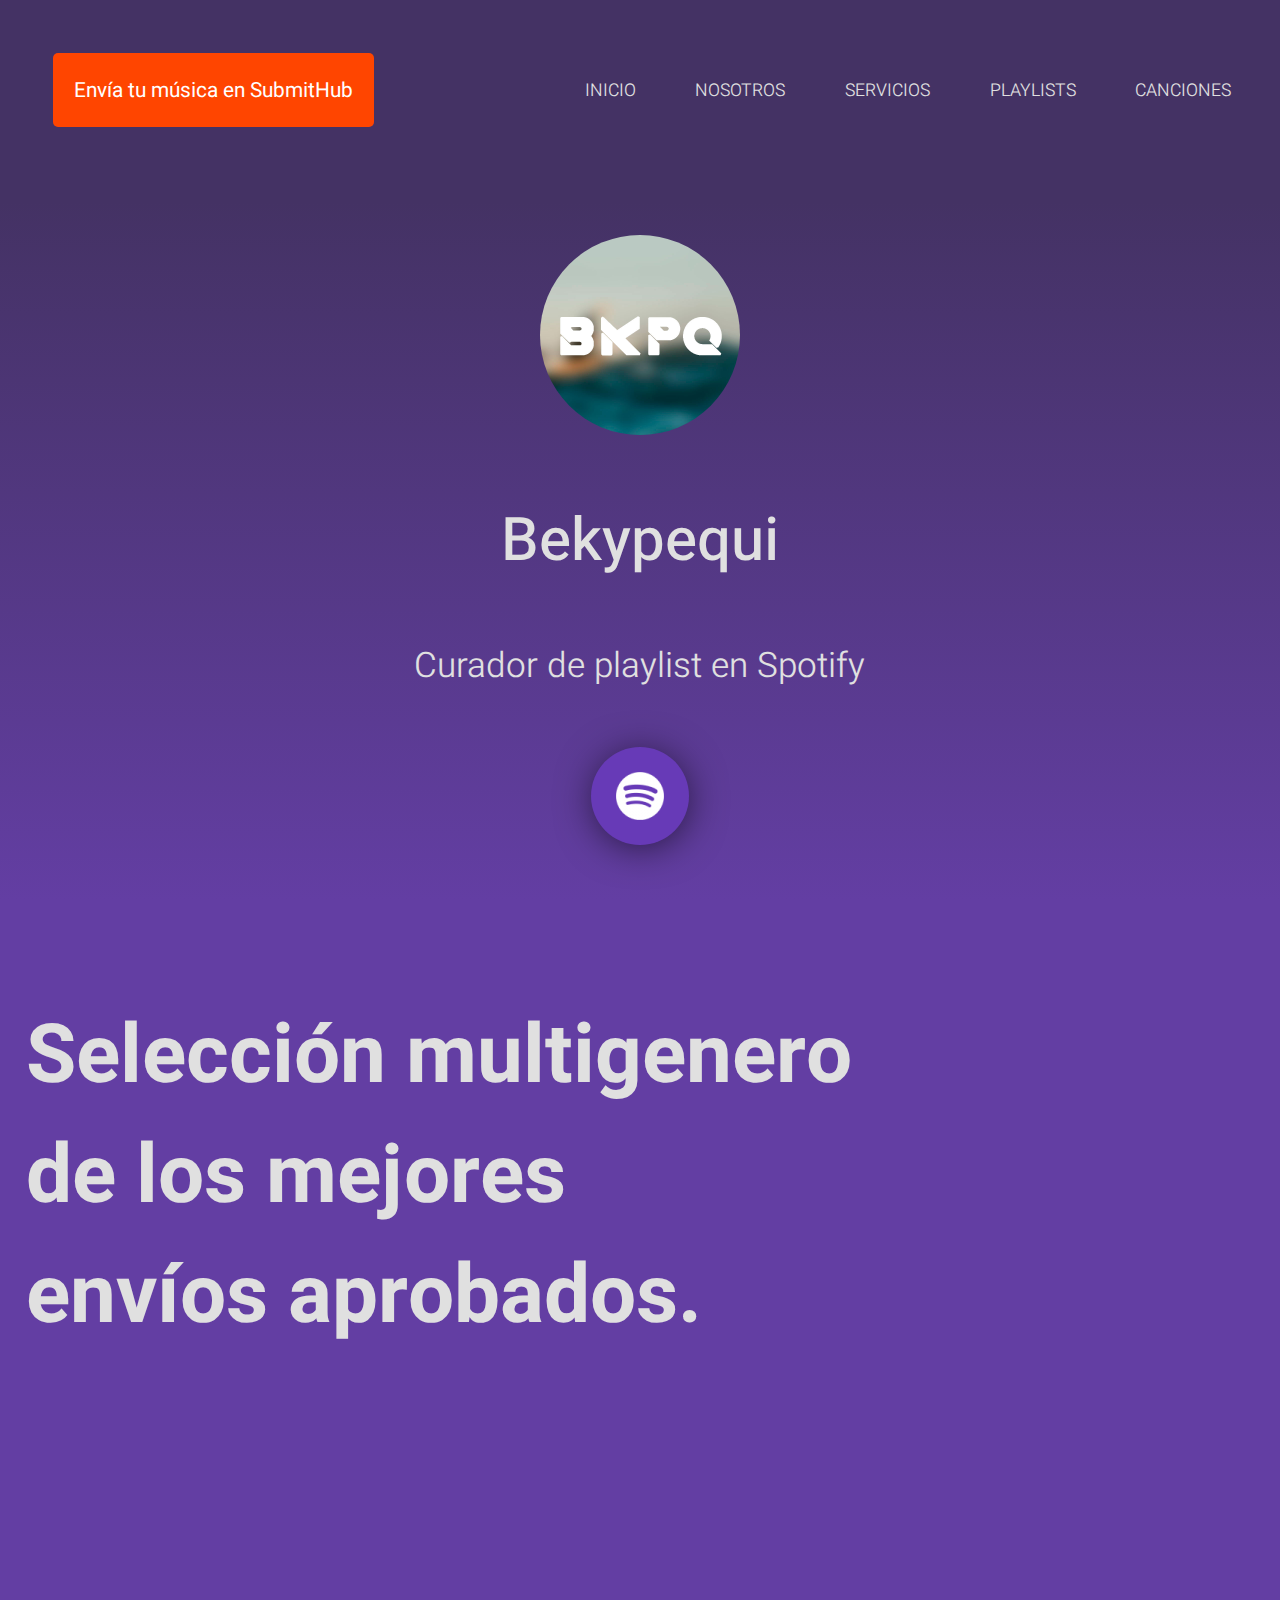
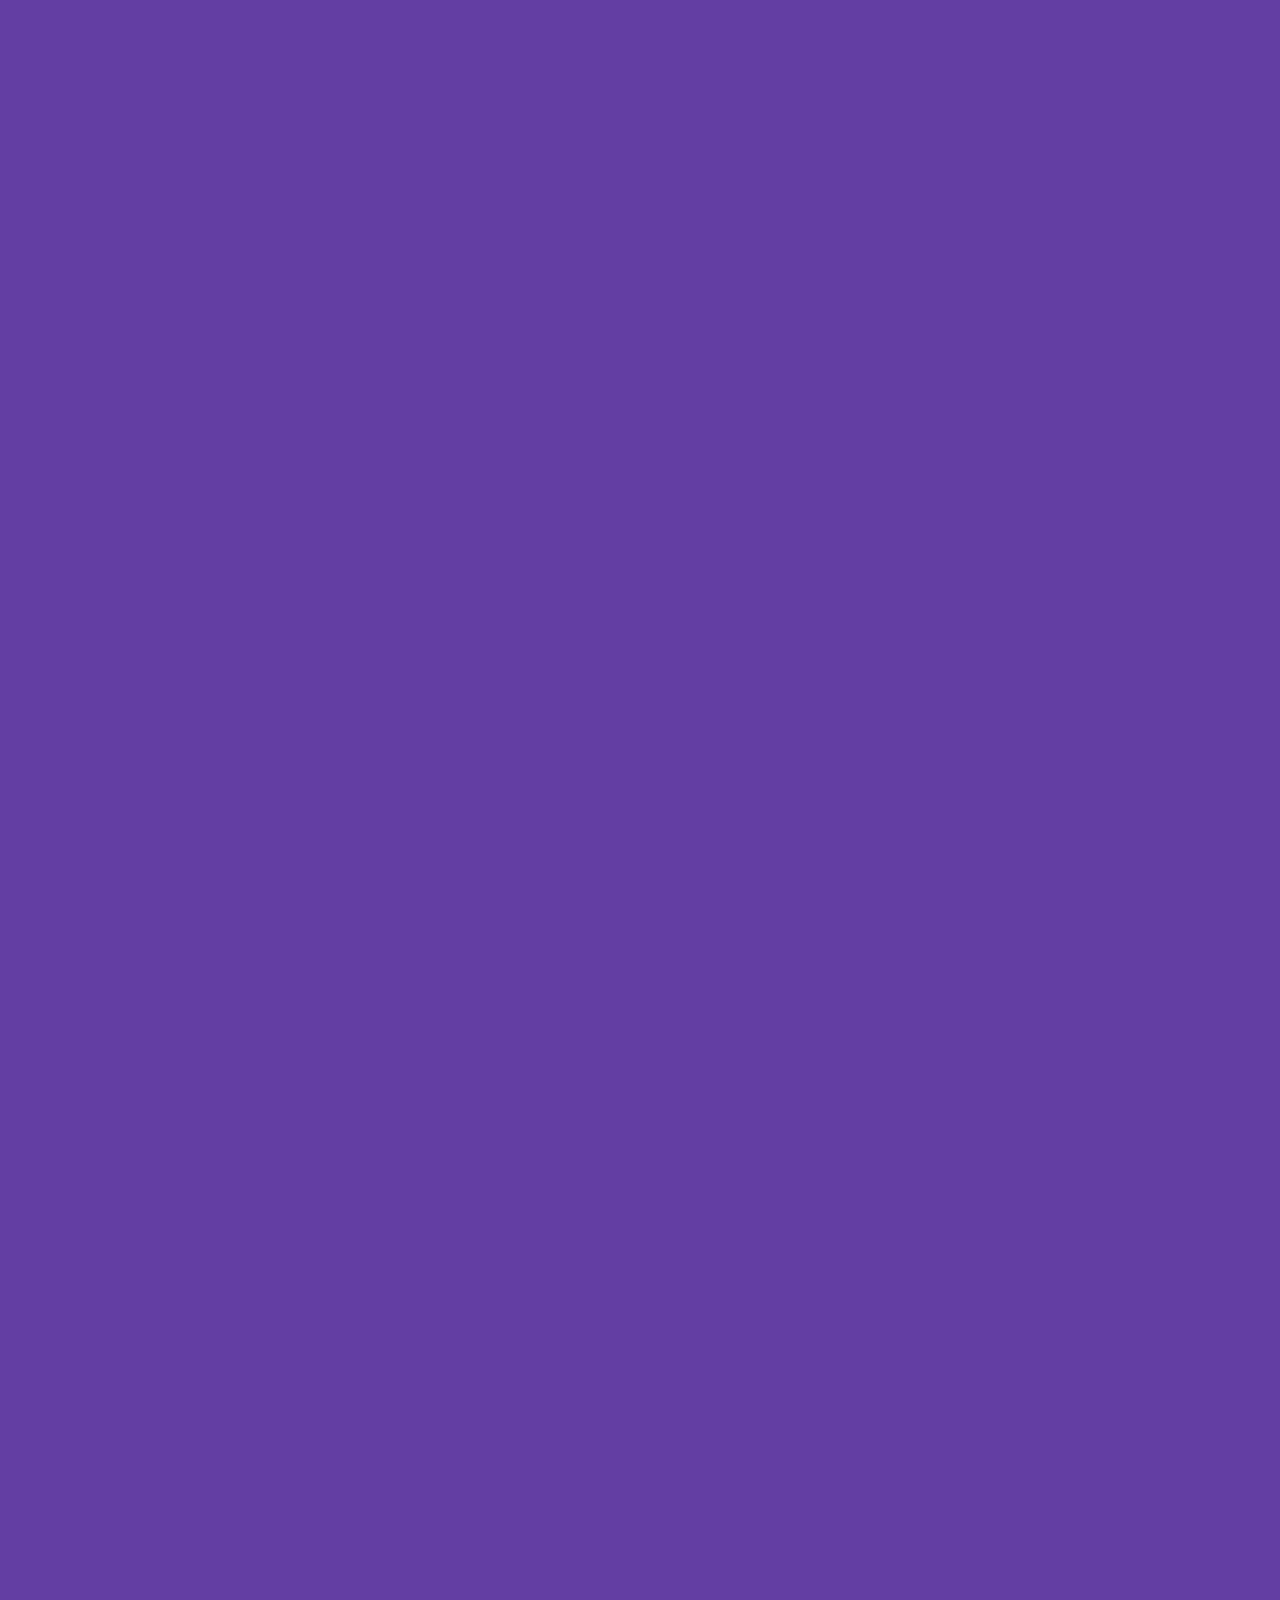
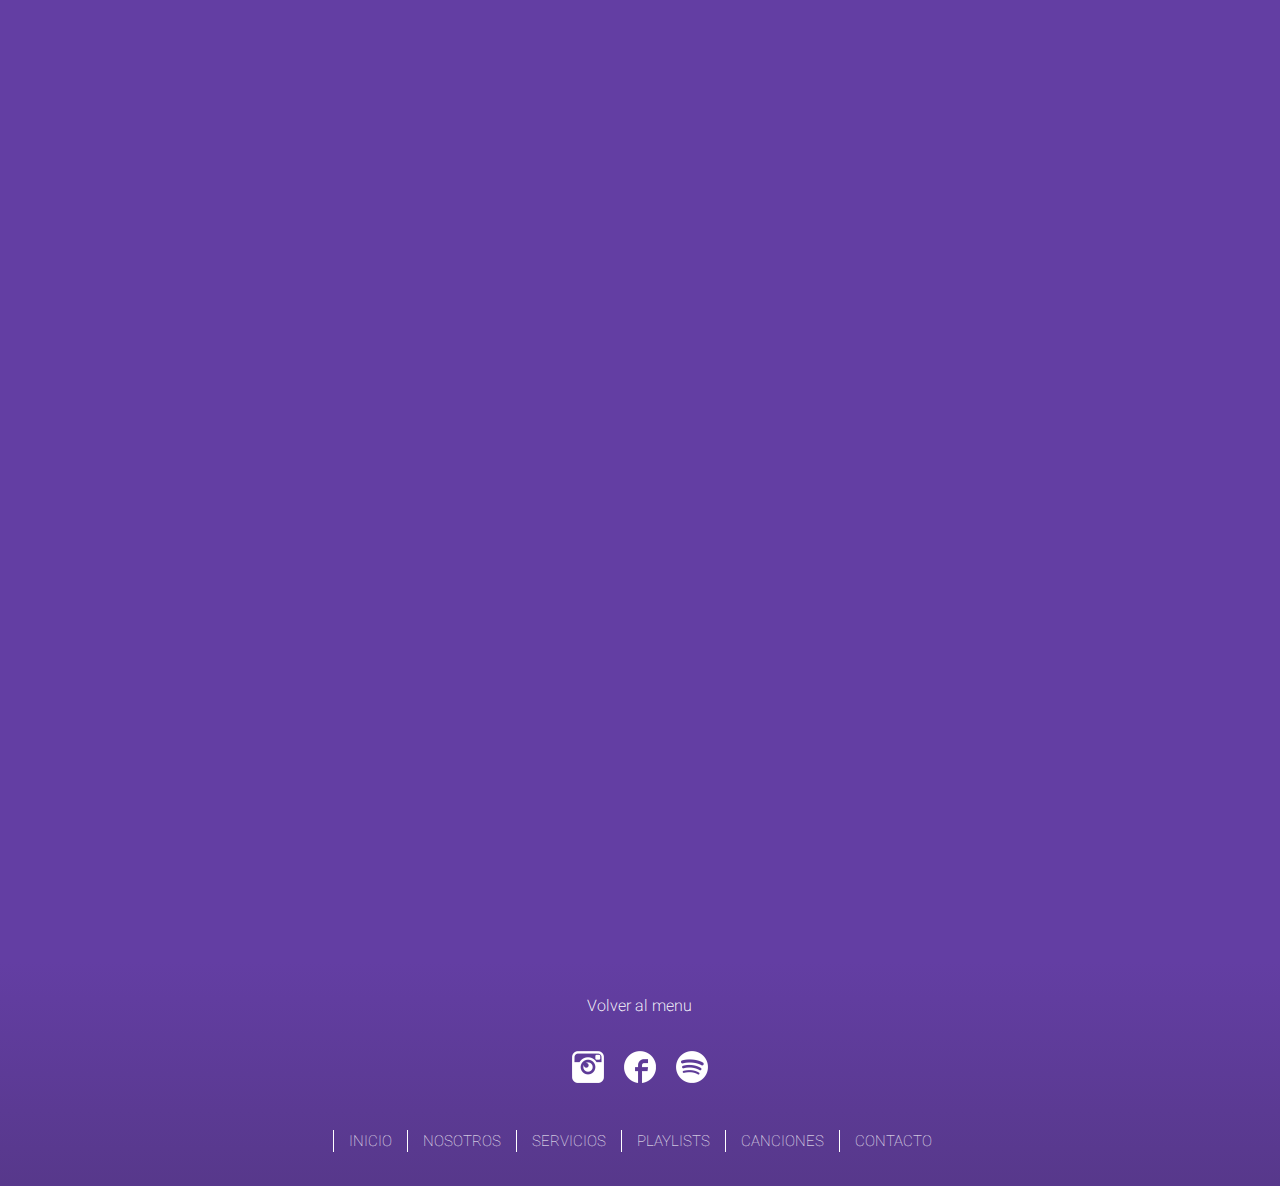
==== commit cb7c476a: "animaciones1" ====
--- a/pages/canciones.html
+++ b/pages/canciones.html
@@ -38,6 +38,7 @@
     </header>
     
     <main class=" main-canciones">
+        
         <div class="texto-canciones">
             <h3>Selección multigenero</h3>
             <h3>de los mejores</h3>
--- a/css/style.css
+++ b/css/style.css
@@ -118,15 +118,20 @@
 }
 
 .logo-spotify {
-    background-color: orangered;
-    padding: 10px 30px;
-    border-radius: 5px;
-    transition: all 0.3s ease; 
+    background-color: #673ab7;
+    padding-left: 25px;
+    padding-right: 25px;
+    padding-top: 25px;
+    padding-bottom: 18px;
+    border-radius: 50%;
+    transition: all 0.3s ease;
+    box-shadow: 1px 4px 39px -4px rgba(0,0,0,0.67);
+    -webkit-box-shadow: 1px 4px 39px -4px rgba(0,0,0,0.67);
+    -moz-box-shadow: 1px 4px 39px -4px rgba(0,0,0,0.67);  
 }
 
 .logo-spotify:hover {
-    background-color: #673ab7;
-    padding: 15px 35px;
+    background-color: black;
     box-shadow: 1px 4px 39px -4px rgba(0,0,0,0.67);
     -webkit-box-shadow: 1px 4px 39px -4px rgba(0,0,0,0.67);
     -moz-box-shadow: 1px 4px 39px -4px rgba(0,0,0,0.67); 
@@ -178,9 +183,8 @@
     "texto-curador titulo-curador"
     "texto-curador imagen-curador";
     grid-template-columns: 1fr 1fr;
-    grid-template-rows: 50vh 50vh 20vh 55vh 50vh;
-    margin-left: 5%;
-    margin-right: 5%;         
+    grid-template-rows: auto auto 30vh auto auto;
+    margin: 5%;       
 }
 
 .titulo-servicios {
@@ -193,7 +197,8 @@
     grid-area: titulo-promocion;
     display: flex;
     flex-direction: column;
-    justify-content: flex-end;      
+    justify-content: flex-end;
+    line-height: 100px;      
 }
 
 .texto-promocion {
@@ -201,10 +206,10 @@
     flex-direction: column;
     justify-content:flex-end;
     font-weight: 400;
-    font-size: 23px;
+    font-size: 21px;
     text-align: justify;
-    letter-spacing:1.5px; 
-    line-height: 35px;
+    letter-spacing:1.3px; 
+    line-height: 32px;
     padding-left: 20px;
     color: rgb(224, 224, 224);
     grid-area: texto-promocion;    
@@ -226,7 +231,7 @@
     display: flex;
     flex-wrap: nowrap;
     justify-content:center;
-    align-items: flex-end;
+    align-items: center;
 }
 
 .enviar-dos a {
@@ -253,20 +258,25 @@
     grid-area: titulo-curador;
     display: flex;
     justify-content: space-evenly;
-    align-items:flex-end;   
+    align-items:flex-end;
+    line-height: 110px;   
 }
 
 .imagen-curador {
     grid-area: imagen-curador;
+    display: flex;
+}
+
+.imagen-curador img {
     width: 100%;
 }
 
 .texto-curador {
     font-weight: 400;
-    font-size: 23px;
+    font-size: 21px;
     text-align: justify;
     letter-spacing:1.5px; 
-    line-height: 35px;
+    line-height: 33px;
     padding-right: 20px;
     color: rgb(224, 224, 224);
     grid-area: texto-curador;
@@ -296,6 +306,10 @@
     margin-bottom: 7%;
 }
 
+.texto-img-canciones {
+    display: flex;
+}
+
 .main-contacto h2 {
     font-size: 40Px;
     padding-top: 30px;
@@ -359,6 +373,12 @@
     width: 100%;
     height: 45vh;
     border-radius: 12px;
+    transition: width 0.5s, height 0.5s;
+}
+
+.caja-canciones iframe:hover {
+    width: 103%;
+    height: 47vh;
 }
 
 .indice-playlist ul li a {
@@ -484,18 +504,19 @@
     
     .main-servicios {
         grid-template-columns: 1fr 1fr;
-        grid-template-rows: 30vh 40vh 20vh 40vh 40vh;
+        grid-template-rows: auto auto 30vh auto auto;
         margin: 5% 5%;        
     }
 
     .titulo-promocion {
-        font-size:65px;      
+        font-size:65px;
+        line-height: 90px;      
     }
 
     .texto-promocion {
-        font-size: 18px;
+        font-size: 17px;
         letter-spacing:1px; 
-        line-height: 28px;       
+        line-height: 26px;       
     }
 
     .enviar-dos {
@@ -527,11 +548,12 @@
     }
 
     .titulo-curador {
-        font-size: 60px;  
+        font-size: 60px; 
+        line-height: 90px; 
     }
 
     .texto-curador {       
-        font-size: 18px;        
+        font-size: 17px;        
         letter-spacing:1px; 
         line-height: 28px;    
     }
@@ -585,18 +607,19 @@
 
     .main-servicios {
         grid-template-columns: 1fr 1fr;
-        grid-template-rows: 30vh 40vh 20vh 40vh 40vh;
+        grid-template-rows: auto auto 20vh auto auto;
         margin: 5% 5%;        
     }
 
     .titulo-promocion {
-        font-size:55px;      
+        font-size:55px;
+        line-height: 70px;      
     }
 
     .texto-promocion {
-        font-size: 15px;
+        font-size: 14px;
         letter-spacing:1px; 
-        line-height: 23px;       
+        line-height: 20px;       
     }
 
     .enviar-dos {
@@ -620,13 +643,14 @@
     }
 
     .titulo-curador {
-        font-size: 50px;  
+        font-size: 50px;
+        line-height: 70px;  
     }
 
     .texto-curador {       
-        font-size: 15px;        
+        font-size: 14px;        
         letter-spacing:1px; 
-        line-height: 23px;    
+        line-height: 21px;    
     }
 
     .main-canciones h2 {
@@ -736,19 +760,20 @@
 
     .main-servicios {
         grid-template-columns: 1fr 1fr;
-        grid-template-rows: 25vh 35vh 20vh 40vh 40vh;
+        grid-template-rows: auto auto 20vh auto auto;
         margin: 5% 5%;        
     }
 
     .titulo-promocion {
-        font-size:35px;      
+        font-size:35px;
+        line-height: 50px;      
     }
 
     .texto-promocion {
-        text-align: left;
-        font-size: 11px;
+        text-align: justify;
+        font-size: 12px;
         letter-spacing:1px; 
-        line-height: 16px;       
+        line-height: 13px;       
     }
 
     .enviar-dos {
@@ -772,15 +797,16 @@
     }
 
     .titulo-curador {
-        font-size: 35px;  
+        font-size: 35px;
+        line-height: 50px;   
     }
 
     .texto-curador { 
-        text-align: right;      
-        font-size: 11px;        
+        text-align: justify;      
+        font-size: 12px;        
         letter-spacing:1px; 
-        line-height: 16px;
-        justify-content: center;    
+        line-height: 13px;
+            
     }
 
     .main-playlist {
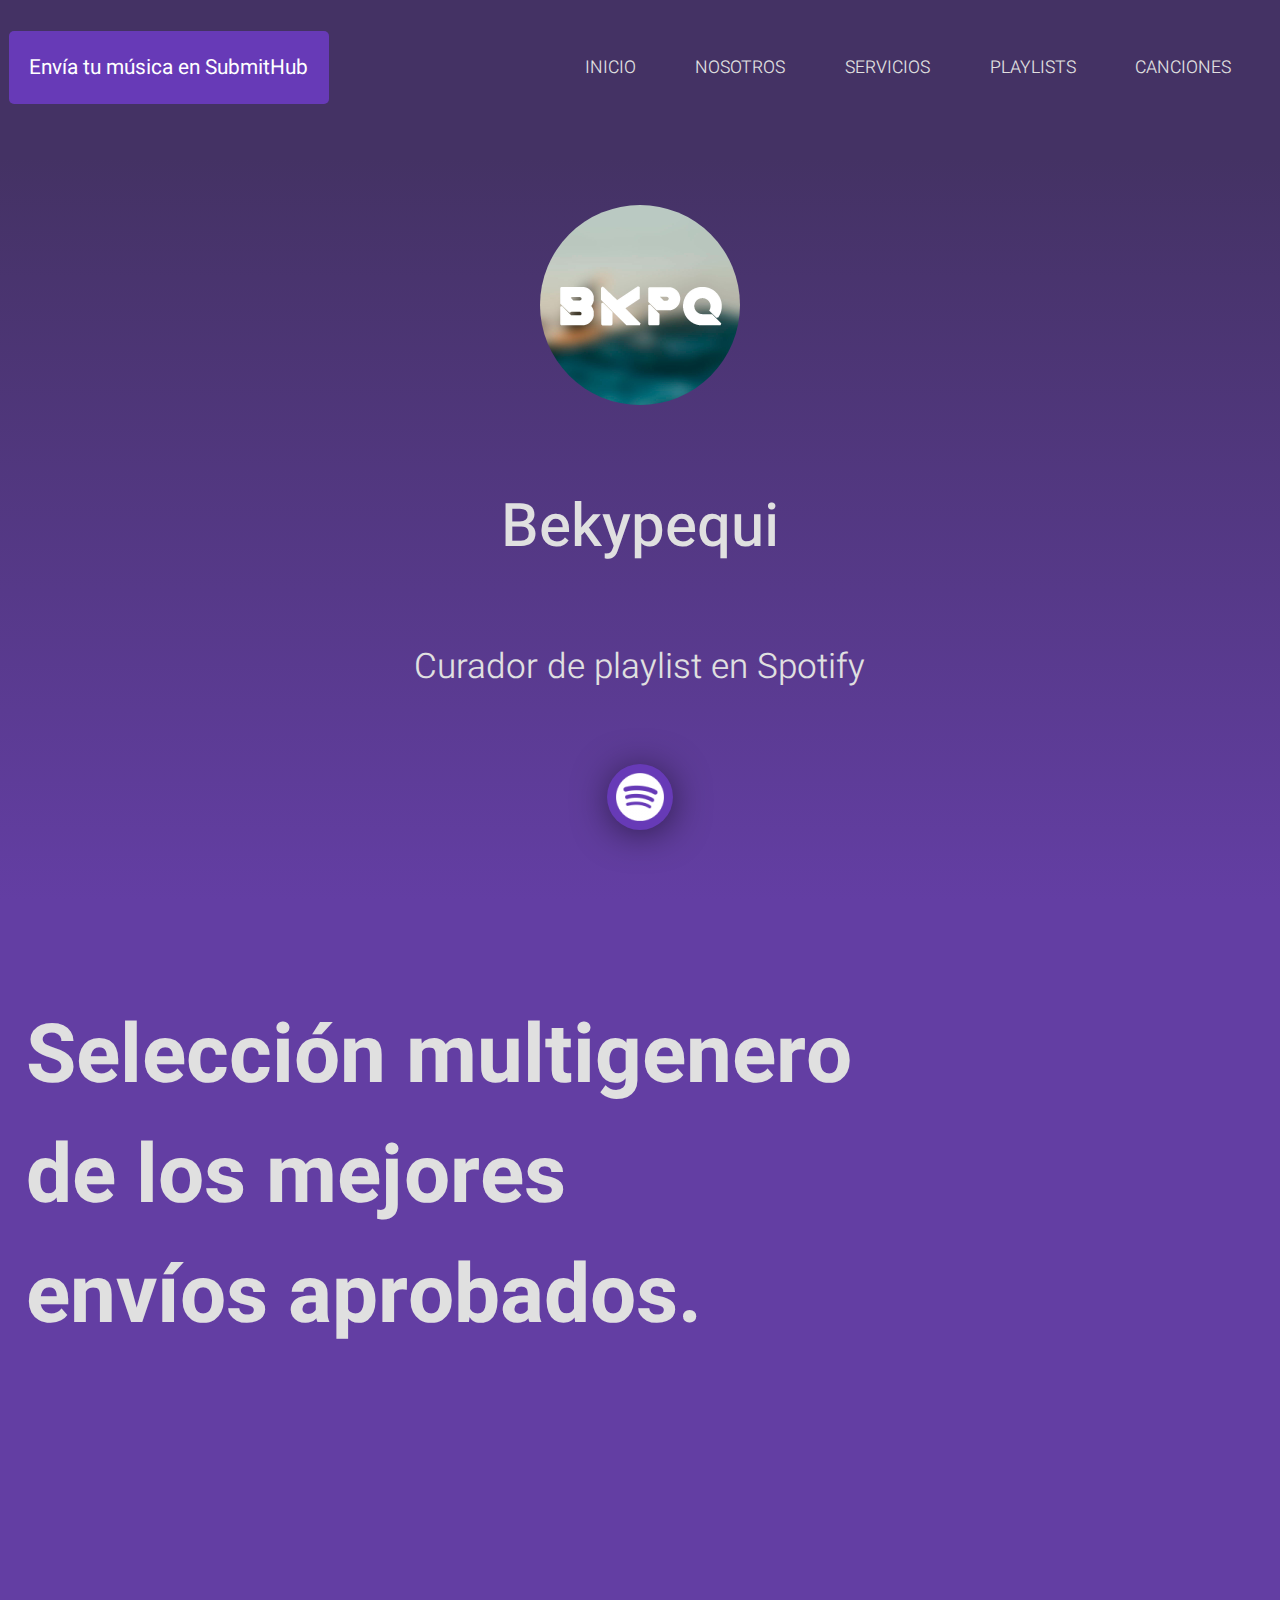
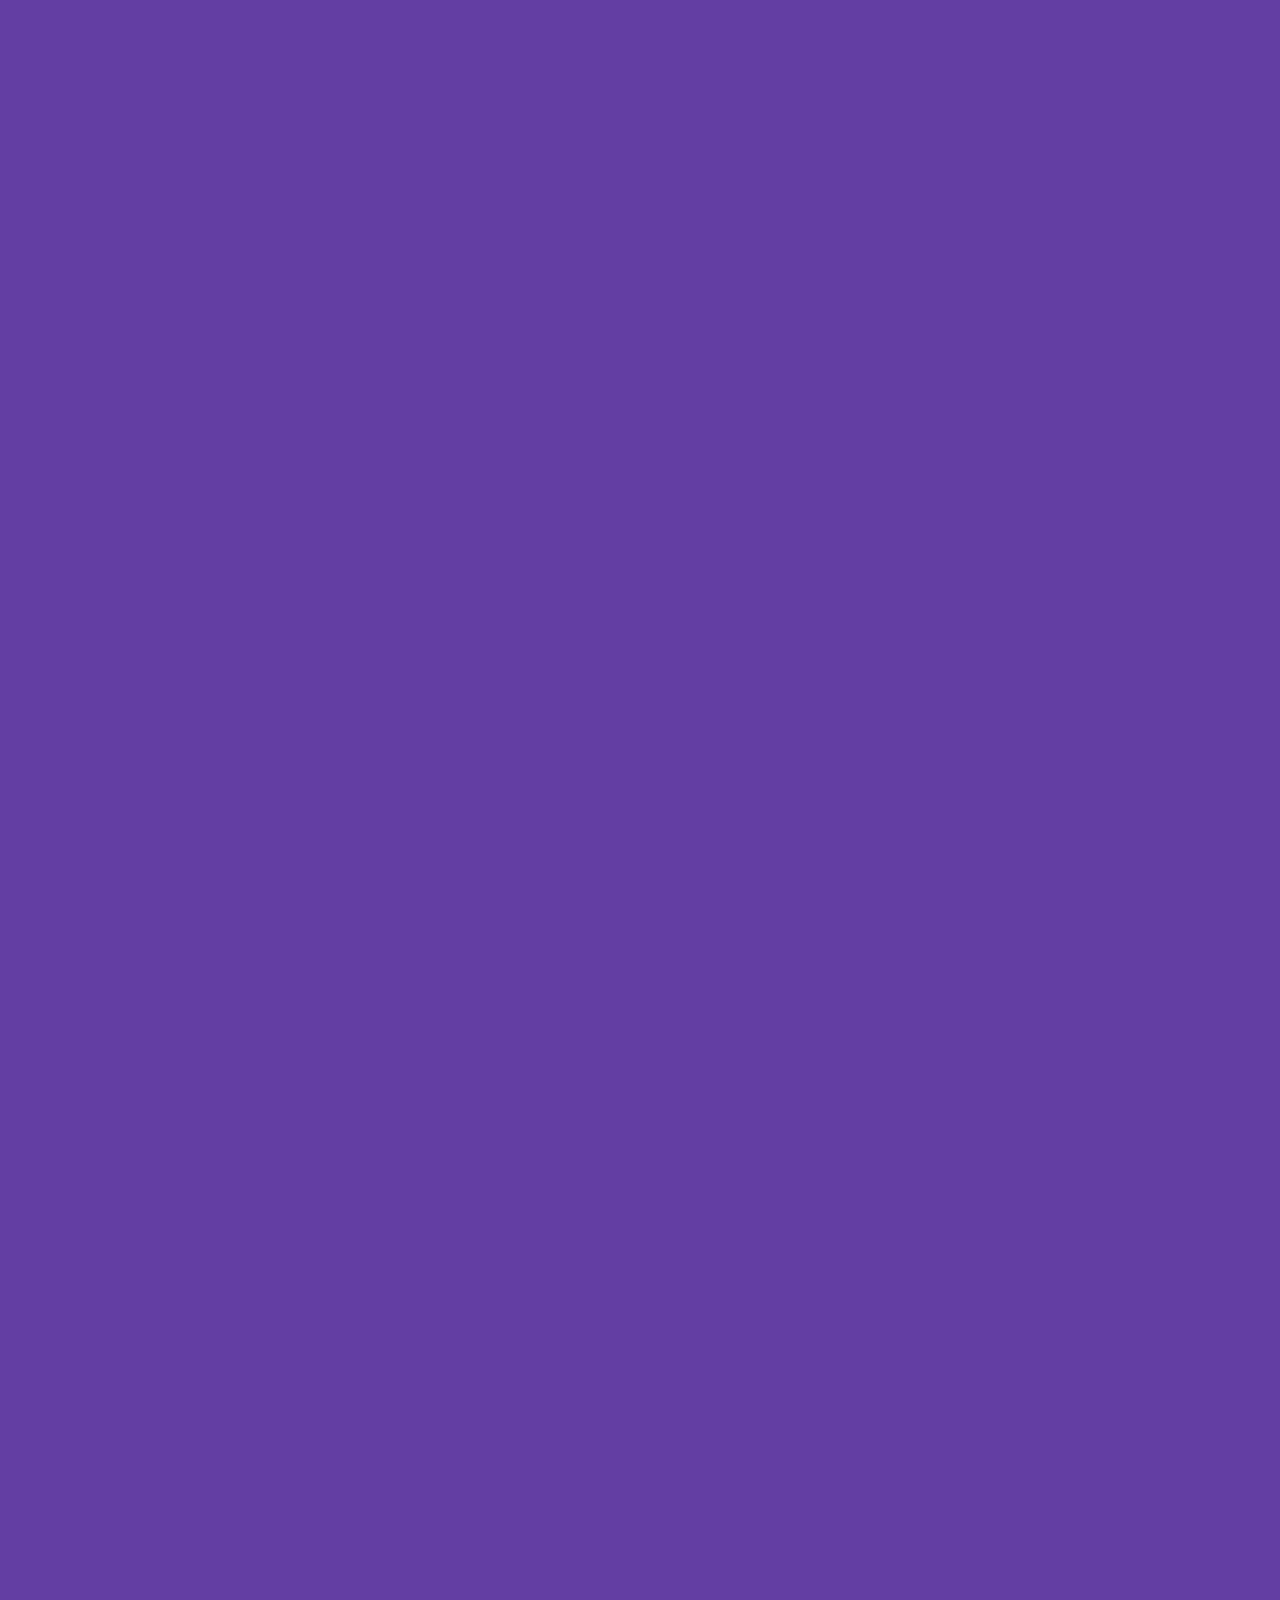
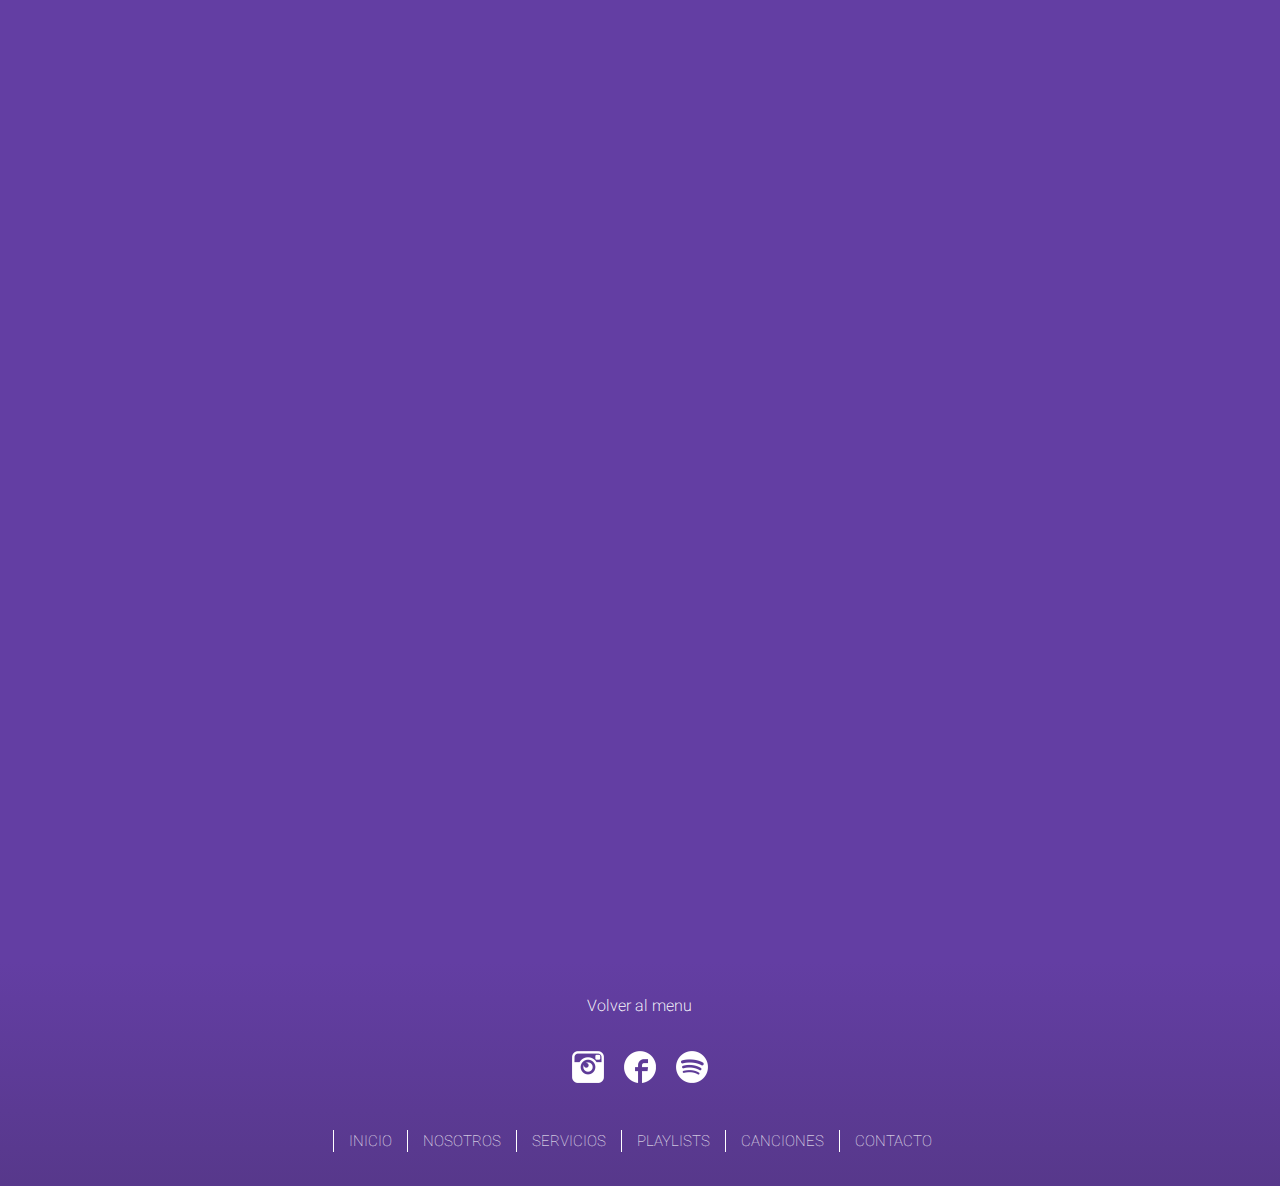
==== commit f49ac526: "animaciones3" ====
--- a/pages/canciones.html
+++ b/pages/canciones.html
@@ -46,7 +46,7 @@
         </div>
         <div class="caja-canciones">
                            
-            <iframe src="https://open.spotify.com/embed/track/65GcB8fja9jTfgCWcXAmlP?utm_source=generator" width="100%" height="80" frameBorder="0" allowfullscreen="" allow="autoplay; clipboard-write; encrypted-media; fullscreen; picture-in-picture">
+            <iframe class="flip-diagonal-1-tr" src="https://open.spotify.com/embed/track/65GcB8fja9jTfgCWcXAmlP?utm_source=generator" width="100%" height="80" frameBorder="0" allowfullscreen="" allow="autoplay; clipboard-write; encrypted-media; fullscreen; picture-in-picture">
             </iframe>
                                
             <iframe src="https://open.spotify.com/embed/track/6jPBqGafawMDydUNhPl7JX?utm_source=generator" width="100%" height="80" frameBorder="0" allowfullscreen="" allow="autoplay; clipboard-write; encrypted-media; fullscreen; picture-in-picture">
--- a/css/style.css
+++ b/css/style.css
@@ -1,4 +1,5 @@
 @import url('https://fonts.googleapis.com/css2?family=Heebo:wght@300;500;900&family=Roboto:ital,wght@0,300;0,700;0,900;1,100&display=swap');
+
 
 * {
     margin: 0;
@@ -19,7 +20,7 @@
     "main main main" 
     "footer footer footer";
     grid-template-columns: 1fr 1fr 1fr;
-    grid-template-rows: 20vh 80vh auto 25vh;
+    grid-template-rows: 15vh 85vh auto 25vh;
 }
 
 .enviar {
@@ -27,27 +28,30 @@
     grid-area: enviar;
     display: flex;
     flex-wrap: nowrap;
-    justify-content:center;
+    justify-content:left;
     align-items: center;
+    padding-left: 2%;
+    
+    
 }
 
 .enviar a {
     padding: 5%;
     color: white;
     font-size: 1.3rem;
-    background-color: orangered;
+    background-color: #673ab7;
     border-radius: 5px;
     transition: all 0.3s ease;  
 }
 
 .enviar a:hover {
-    padding: 6%;
-    font-size: 1.4rem;
+    padding: 5.5%;
+    font-size: 1.3rem;
     color: white;
-    background-color: #673ab7;
-    box-shadow: 1px 4px 39px -4px rgba(0,0,0,0.67);
-    -webkit-box-shadow: 1px 4px 39px -4px rgba(0,0,0,0.67);
-    -moz-box-shadow: 1px 4px 39px -4px rgba(0,0,0,0.67);    
+    background-color: orangered;
+    box-shadow: -1px -1px 7px 6px rgba(0,0,0,0.16);
+    -webkit-box-shadow: -1px -1px 7px 6px rgba(0,0,0,0.16);
+    -moz-box-shadow: -1px -1px 7px 6px rgba(0,0,0,0.16);
 }
 
 .navegador {
@@ -102,8 +106,11 @@
 }
 
 .logo-bekypequi:hover {
-    width: 210px;
-    height: 210px;
+    width: 205px;
+    height: 205px;
+    box-shadow: 1px 4px 39px -4px rgba(0,0,0,0.67);
+    -webkit-box-shadow: 1px 4px 39px -4px rgba(0,0,0,0.67);
+    -moz-box-shadow: 1px 4px 39px -4px rgba(0,0,0,0.67);
 }
 
 
@@ -112,17 +119,19 @@
     font-size:60px;     
 }
 
+
 h2 {
+    text-align: center;
     font-weight: 300;
     font-size: 35px;       
 }
 
 .logo-spotify {
     background-color: #673ab7;
-    padding-left: 25px;
-    padding-right: 25px;
-    padding-top: 25px;
-    padding-bottom: 18px;
+    padding-left: 9px;
+    padding-right: 9px;
+    padding-top: 9px;
+    padding-bottom: 2px;
     border-radius: 50%;
     transition: all 0.3s ease;
     box-shadow: 1px 4px 39px -4px rgba(0,0,0,0.67);
@@ -132,6 +141,10 @@
 
 .logo-spotify:hover {
     background-color: black;
+    padding-left: 11px;
+    padding-right: 11px;
+    padding-top: 11px;
+    padding-bottom: 4px;
     box-shadow: 1px 4px 39px -4px rgba(0,0,0,0.67);
     -webkit-box-shadow: 1px 4px 39px -4px rgba(0,0,0,0.67);
     -moz-box-shadow: 1px 4px 39px -4px rgba(0,0,0,0.67); 
@@ -157,21 +170,26 @@
     text-align: center;
 }
 
-.main-nosotros {
-    border: solid 1px;
-    border-radius: 15px;
-    border-color: rgb(58, 57, 57);
-    margin: 5% 10%;
-    box-shadow: 1px 4px 39px -4px rgba(0,0,0,0.67);
-    -webkit-box-shadow: 1px 4px 39px -4px rgba(0,0,0,0.67);
-    -moz-box-shadow: 1px 4px 39px -4px rgba(0,0,0,0.67);
+.main-nosotros { 
+    margin: 5% 15%;
 }
 
 .main-nosotros h2{
-    text-align: center;
-    font-size: 40Px;
-    padding-top: 30px;
+    text-align: left;
+    font-size: 100px;
     font-weight: 400;    
+}
+
+.texto-nosotros {
+    margin-top: 30px;
+    text-align: justify;
+    font-size: 30px;
+    letter-spacing:1.3px; 
+    line-height: 45px;
+}
+
+.texto-nosotros p {
+    margin-bottom: 20px;
 }
 
 .main-servicios {
@@ -221,8 +239,7 @@
 }
 
 .imagen-promocion img {
-    width: 100%;
-    
+    width: 100%;    
 }
 
 .enviar-dos {
@@ -258,7 +275,7 @@
     grid-area: titulo-curador;
     display: flex;
     justify-content: space-evenly;
-    align-items:flex-end;
+    align-items: flex-end;
     line-height: 110px;   
 }
 
@@ -292,6 +309,7 @@
     background-size: 80%;
     background-attachment: fixed;
     margin-bottom: 7%;
+    margin-top: 50px;
 }
 
 .main-playlist h2{
@@ -306,9 +324,6 @@
     margin-bottom: 7%;
 }
 
-.texto-img-canciones {
-    display: flex;
-}
 
 .main-contacto h2 {
     font-size: 40Px;
@@ -359,7 +374,6 @@
     color: white;
 }
 
-
 .caja-canciones {
     padding: 30px;    
     display: grid;
@@ -373,13 +387,8 @@
     width: 100%;
     height: 45vh;
     border-radius: 12px;
-    transition: width 0.5s, height 0.5s;
-}
-
-.caja-canciones iframe:hover {
-    width: 103%;
-    height: 47vh;
-}
+}
+
 
 .indice-playlist ul li a {
     color: white;
@@ -582,6 +591,10 @@
         grid-template-rows: 15vh 15vh 70vh auto 25vh; 
     }
 
+    .enviar {
+        justify-content: center;
+    }
+
     .enviar a {
         padding: 3%;
         font-size: 1.2rem;       
@@ -770,7 +783,7 @@
     }
 
     .texto-promocion {
-        text-align: justify;
+        text-align: left;
         font-size: 12px;
         letter-spacing:1px; 
         line-height: 13px;       
@@ -802,7 +815,7 @@
     }
 
     .texto-curador { 
-        text-align: justify;      
+        text-align: right;      
         font-size: 12px;        
         letter-spacing:1px; 
         line-height: 13px;
@@ -961,6 +974,83 @@
         padding-left: 15px;
         padding-right: 15px;
         font-size: 17px;    
+    }
+
+    .main-servicios {
+        grid-template-areas: 
+    "titulo-promocion titulo-promocion"
+    "texto-promocion texto-promocion"
+    "imagen-promocion imagen-promocion"
+    "enviar-dos enviar-dos"
+    "titulo-curador titulo-curador"
+    "texto-curador texto-curador"
+    "imagen-curador imagen-curador";
+        grid-template-columns: 1fr 1fr;
+        grid-template-rows: auto auto auto 20vh auto;
+        margin: 5% 5%;        
+    }
+
+    .titulo-promocion {
+        font-size:35px;
+        line-height: 50px;
+        flex-direction: row;
+        justify-content: space-evenly;
+        padding-left: 20px;
+        padding-right: 20px;      
+    }
+
+    .texto-promocion {
+        text-align: justify;
+        font-size: 12px;
+        letter-spacing:1px; 
+        line-height: 13px;
+        padding: 5px 20px;       
+    }
+
+    .imagen-promocion {
+        grid-area: imagen-promocion;
+        display: none;
+    }
+
+    .enviar-dos {
+        grid-area: enviar-dos;
+        background-color: #633ea3;
+        display: flex;
+        flex-wrap: nowrap;
+        justify-content:center;
+        align-items: center;
+    }
+
+    .enviar-dos a {
+        padding: 3%;
+        color: white;
+        font-size: 1rem;
+    }
+
+    .enviar-dos a:hover {
+        padding: 4%;
+        font-size: 1.2rem; 
+    }
+
+    .titulo-curador {
+        padding-left: 20px;
+        padding-right: 20px; 
+        font-size: 35px;
+        line-height: 50px;
+           
+    }
+
+    .texto-curador { 
+        text-align: justify;      
+        font-size: 12px;        
+        letter-spacing:1px; 
+        line-height: 13px;
+        padding: 5px 20px;        
+    }
+
+    .imagen-curador {
+        grid-area: imagen-curador;
+        display: none;
     }
 
     .main-playlist {
